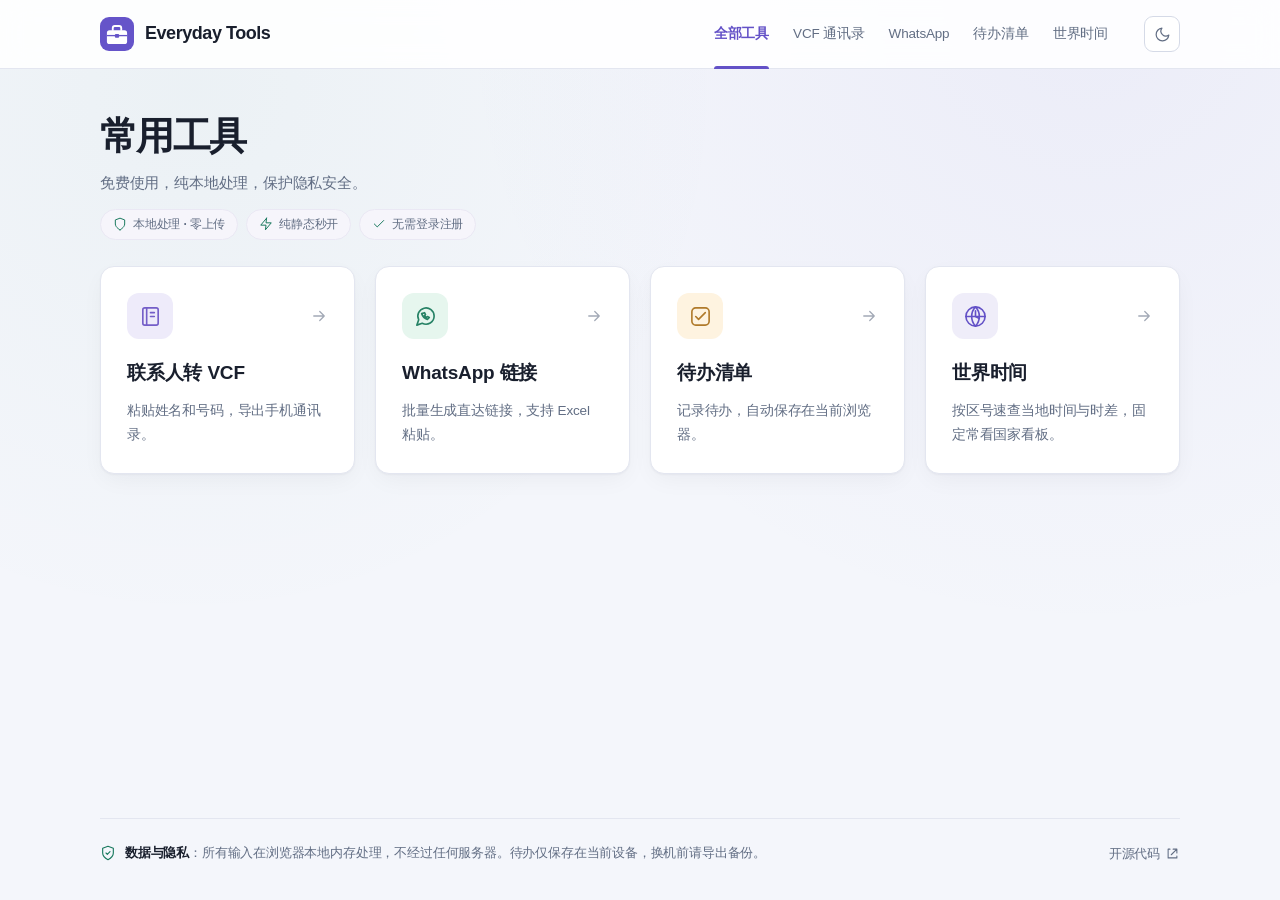
==== index.html @ eb7e9fa4 "Expand phone dial code database to 200+ countries with complete African nations and smart relevance " ====
<!doctype html>
<html lang="zh-CN">
<head>
  <meta charset="utf-8">
  <meta name="viewport" content="width=device-width, initial-scale=1">
  <meta name="theme-color" content="#ffffff" media="(prefers-color-scheme: light)">
  <meta name="theme-color" content="#0f1117" media="(prefers-color-scheme: dark)">
  <meta name="description" content="Everyday Tools 常用工具箱：联系人转 VCF、批量生成 WhatsApp 链接、本地待办清单。免费使用，无需注册，输入内容在浏览器本地处理。">
  <title>Everyday Tools</title>
  <link rel="stylesheet" href="styles.css?v=10">
  <link rel="icon" href="favicon.svg?v=3" type="image/svg+xml">
  <script>
    const savedTheme = localStorage.getItem('theme');
    if (savedTheme) document.documentElement.setAttribute('data-theme', savedTheme);
  </script>
</head>
<body class="home-page">
  <a class="skip-link" href="#main">跳到主要内容</a>
  <div class="layout">
    <header class="site-header">
      <div class="header-inner">
        <a class="brand" href="index.html"><span class="logo"><img src="favicon.svg?v=3" width="34" height="34" alt=""></span>Everyday Tools</a>
        <nav class="site-nav" aria-label="主导航">
          <a class="nav-item active" href="index.html" aria-current="page">全部工具</a>
          <a class="nav-item" href="vcf.html">VCF 通讯录</a>
          <a class="nav-item" href="whatsapp.html">WhatsApp</a>
          <a class="nav-item" href="todo.html">待办清单</a>
          <a class="nav-item" href="worldtime.html">世界时间</a>
        </nav>
        <button id="theme-toggle" class="theme-toggle" type="button" aria-label="切换浅色/深色模式" title="切换浅色/深色模式">
          <svg class="sun-icon" viewBox="0 0 24 24" aria-hidden="true"><circle cx="12" cy="12" r="5"/><path d="M12 1v2M12 21v2M4.22 4.22l1.42 1.42M18.36 18.36l1.42 1.42M1 12h2M21 12h2M4.22 19.78l1.42-1.42M18.36 5.64l1.42-1.42"/></svg>
          <svg class="moon-icon" viewBox="0 0 24 24" aria-hidden="true"><path d="M21 12.79A9 9 0 1 1 11.21 3 7 7 0 0 0 21 12.79z"/></svg>
        </button>
      </div>
    </header>
    <main id="main" tabindex="-1">
      <header class="page-header">
        <h1>常用工具</h1>
        <p class="intro">免费使用，纯本地处理，保护隐私安全。</p>
        <div class="trust-badges">
          <span class="trust-pill"><svg viewBox="0 0 24 24"><path d="M12 22s8-4 8-10V5l-8-3-8 3v7c0 6 8 10 8 10z"/></svg>本地处理 · 零上传</span>
          <span class="trust-pill"><svg viewBox="0 0 24 24"><path d="M13 2 3 14h9l-1 8 10-12h-9l1-8z"/></svg>纯静态秒开</span>
          <span class="trust-pill"><svg viewBox="0 0 24 24"><path d="M20 6 9 17l-5-5"/></svg>无需登录注册</span>
        </div>
      </header>

      <section id="tools" class="tool-directory" aria-label="全部工具">
        <div class="tool-grid">
          <a class="tool-card" href="vcf.html">
            <div class="tool-card-top"><span class="tool-icon purple"><svg viewBox="0 0 24 24" aria-hidden="true"><rect x="4" y="3" width="16" height="18" rx="2"/><path d="M8 3v18M12 8h4M12 12h4"/></svg></span><span class="card-arrow"><svg viewBox="0 0 24 24" aria-hidden="true"><path d="M5 12h14m-6-6 6 6-6 6"/></svg></span></div>
            <h2>联系人转 VCF</h2>
            <p class="tool-description">粘贴姓名和号码，导出手机通讯录。</p>
          </a>
          <a class="tool-card" href="whatsapp.html">
            <div class="tool-card-top"><span class="tool-icon green"><svg viewBox="0 0 24 24" aria-hidden="true"><path d="M21 11.5a8.5 8.5 0 0 1-12.4 7.6L3 21l1.9-5.6A8.5 8.5 0 1 1 21 11.5Z"/><path d="M8 9c1 3 3 5 6 6l2-2-2-1-1 1-2-2 1-1-1-2Z"/></svg></span><span class="card-arrow"><svg viewBox="0 0 24 24" aria-hidden="true"><path d="M5 12h14m-6-6 6 6-6 6"/></svg></span></div>
            <h2>WhatsApp 链接</h2>
            <p class="tool-description">批量生成直达链接，支持 Excel 粘贴。</p>
          </a>
          <a class="tool-card" href="todo.html">
            <div class="tool-card-top"><span class="tool-icon amber"><svg viewBox="0 0 24 24" aria-hidden="true"><rect x="3" y="3" width="18" height="18" rx="4"/><path d="m7 12 3 3 7-7"/></svg></span><span class="card-arrow"><svg viewBox="0 0 24 24" aria-hidden="true"><path d="M5 12h14m-6-6 6 6-6 6"/></svg></span></div>
            <h2>待办清单</h2>
            <p class="tool-description">记录待办，自动保存在当前浏览器。</p>
          </a>
          <a class="tool-card" href="worldtime.html">
            <div class="tool-card-top"><span class="tool-icon blue-theme"><svg viewBox="0 0 24 24" aria-hidden="true"><circle cx="12" cy="12" r="10"/><path d="M12 6v6l4 2"/><path d="M12 2a14.5 14.5 0 0 0 0 20M12 2a14.5 14.5 0 0 1 0 20M2 12h20"/></svg></span><span class="card-arrow"><svg viewBox="0 0 24 24" aria-hidden="true"><path d="M5 12h14m-6-6 6 6-6 6"/></svg></span></div>
            <h2>世界时间</h2>
            <p class="tool-description">按区号速查当地时间与时差，固定常看国家看板。</p>
          </a>
        </div>
      </section>
    </main>
    <footer class="site-footer">
      <div id="privacy" class="footer-privacy">
        <svg viewBox="0 0 24 24" aria-hidden="true"><path d="M12 22s8-4 8-10V5l-8-3-8 3v7c0 6 8 10 8 10z"/><path d="m9 12 2 2 4-4"/></svg>
        <span><strong>数据与隐私</strong>：所有输入在浏览器本地内存处理，不经过任何服务器。待办仅保存在当前设备，换机前请导出备份。</span>
      </div>
      <div class="footer-links">
        <a href="https://github.com/Alex97FR/alex97fr.github.io" target="_blank" rel="noopener noreferrer">开源代码 <svg viewBox="0 0 24 24" aria-hidden="true"><path d="M8 5H5v14h14v-3M13 5h6v6M19 5l-9 9"/></svg></a>
      </div>
    </footer>
  </div>
  <script>
    const themeBtn = document.getElementById('theme-toggle');
    if (themeBtn) {
      themeBtn.addEventListener('click', () => {
        const isDark = document.documentElement.getAttribute('data-theme') === 'dark' ||
          (!document.documentElement.getAttribute('data-theme') && window.matchMedia && window.matchMedia('(prefers-color-scheme: dark)').matches);
        const next = isDark ? 'light' : 'dark';
        document.documentElement.setAttribute('data-theme', next);
        try { localStorage.setItem('theme', next); } catch {}
      });
    }
  </script>
</body>
</html>
---- styles.css ----
:root {
  color-scheme: light dark;
  --bg: #f4f6fb;
  --panel: #ffffff;
  --field: #fafbfd;
  --line: #e3e6f0;
  --line-light: #edf0f7;
  --text: #191f2d;
  --muted: #626e84;
  --blue: #6351c7;
  --blue-hover: #513fb2;
  --blue-subtle: #f0edfa;
  --danger: #b63e50;
  --ok: #19795e;
  --btn-bg: #ffffff;
  --btn-border: #d5dae7;
  --btn-text: #3c475d;
  --btn-hover-bg: #f3f1fa;
  --btn-hover-border: #c4bcd8;
  --input-border: #d5dae7;
  --input-focus-border: #6351c7;
  --input-focus-ring: rgba(99, 81, 199, 0.16);
  --status-bg: #f6f5fb;
  --status-border: #eae8f4;
  --status-text: #6b6388;
  --table-head-bg: #f8f9fd;
  --tab-active-bg: #eeebf8;
  --focus-ring: #a195de;
  --selection-bg: #e4dffb;
  --card-shadow: 0 1px 2px rgba(15, 23, 42, 0.04), 0 8px 24px -4px rgba(15, 23, 42, 0.05), inset 0 1px 0 rgba(255, 255, 255, 0.95);
  --toast-bg: rgba(22, 26, 38, 0.96);
  --toast-text: #ffffff;
  --icon-purple-bg: #eeebfa;
  --icon-purple-text: #745ec8;
  --icon-green-bg: #e6f6ee;
  --icon-green-text: #268265;
  --icon-amber-bg: #fef3e0;
  --icon-amber-text: #b07a2a;
  font-family: Inter, ui-sans-serif, -apple-system, BlinkMacSystemFont, "Segoe UI", Roboto, "PingFang SC", "Microsoft YaHei", sans-serif;
}

@media (prefers-color-scheme: dark) {
  :root:not([data-theme="light"]) {
    --bg: #0b0d13;
    --panel: #13161f;
    --field: #0e1017;
    --line: #222635;
    --line-light: #1b1e2a;
    --text: #eff2f8;
    --muted: #919daf;
    --blue: #7c6cef;
    --blue-hover: #9283f6;
    --blue-subtle: #24203e;
    --danger: #e25c71;
    --ok: #2db388;
    --btn-bg: #181b25;
    --btn-border: #282e40;
    --btn-text: #cbd4e6;
    --btn-hover-bg: #222736;
    --btn-hover-border: #4d4677;
    --input-border: #282e40;
    --input-focus-border: #7c6cef;
    --input-focus-ring: rgba(124, 108, 239, 0.25);
    --status-bg: #181a24;
    --status-border: #272c3d;
    --status-text: #b3bdd2;
    --table-head-bg: #0f1119;
    --tab-active-bg: #262242;
    --focus-ring: #7c6cef;
    --selection-bg: #3c3466;
    --card-shadow: 0 1px 3px rgba(0, 0, 0, 0.4), 0 10px 32px -4px rgba(0, 0, 0, 0.55), inset 0 1px 0 rgba(255, 255, 255, 0.05);
    --toast-bg: rgba(242, 245, 255, 0.96);
    --toast-text: #0e1017;
    --icon-purple-bg: #231e3b;
    --icon-purple-text: #b3a4f8;
    --icon-green-bg: #12261e;
    --icon-green-text: #5bd4a7;
    --icon-amber-bg: #2e2112;
    --icon-amber-text: #f5ba5a;
  }
}

html[data-theme="dark"] {
  --bg: #0b0d13;
  --panel: #13161f;
  --field: #0e1017;
  --line: #222635;
  --line-light: #1b1e2a;
  --text: #eff2f8;
  --muted: #919daf;
  --blue: #7c6cef;
  --blue-hover: #9283f6;
  --blue-subtle: #24203e;
  --danger: #e25c71;
  --ok: #2db388;
  --btn-bg: #181b25;
  --btn-border: #282e40;
  --btn-text: #cbd4e6;
  --btn-hover-bg: #222736;
  --btn-hover-border: #4d4677;
  --input-border: #282e40;
  --input-focus-border: #7c6cef;
  --input-focus-ring: rgba(124, 108, 239, 0.25);
  --status-bg: #181a24;
  --status-border: #272c3d;
  --status-text: #b3bdd2;
  --table-head-bg: #0f1119;
  --tab-active-bg: #262242;
  --focus-ring: #7c6cef;
  --selection-bg: #3c3466;
  --card-shadow: 0 1px 3px rgba(0, 0, 0, 0.4), 0 10px 32px -4px rgba(0, 0, 0, 0.55), inset 0 1px 0 rgba(255, 255, 255, 0.05);
  --toast-bg: rgba(242, 245, 255, 0.96);
  --toast-text: #0e1017;
  --icon-purple-bg: #231e3b;
  --icon-purple-text: #b3a4f8;
  --icon-green-bg: #12261e;
  --icon-green-text: #5bd4a7;
  --icon-amber-bg: #2e2112;
  --icon-amber-text: #f5ba5a;
}

* { box-sizing: border-box; }
[hidden] { display: none !important; }
html { scroll-behavior: smooth; scroll-padding-top: 24px; }
body {
  margin: 0;
  background-color: var(--bg);
  background-image:
    radial-gradient(circle at 85% 0%, rgba(99, 81, 199, 0.06) 0%, transparent 45%),
    radial-gradient(circle at 15% 10%, rgba(25, 121, 94, 0.04) 0%, transparent 40%);
  color: var(--text);
  font: 15px/1.65 Inter, ui-sans-serif, -apple-system, BlinkMacSystemFont, "Segoe UI", Roboto, "PingFang SC", "Microsoft YaHei", sans-serif;
  letter-spacing: -0.012em;
  -webkit-font-smoothing: antialiased;
  -moz-osx-font-smoothing: grayscale;
  text-rendering: optimizeLegibility;
}

button, input, select, textarea { font: inherit; }
button { cursor: pointer; }
a { color: var(--blue); }
button, a, input, textarea { -webkit-tap-highlight-color: transparent; }
:focus-visible { outline: 3px solid var(--focus-ring); outline-offset: 4px; }
::selection { background: var(--selection-bg); }
svg { width: 20px; height: 20px; fill: none; stroke: currentColor; stroke-width: 1.7; stroke-linecap: round; stroke-linejoin: round; flex-shrink: 0; }
.skip-link { position: fixed; left: 16px; top: -80px; z-index: 1000; padding: 10px 18px; border: 1px solid var(--line); border-radius: 8px; background: var(--panel); color: var(--text); text-decoration: none; box-shadow: var(--card-shadow); }
.skip-link:focus { top: 12px; }
.layout { display: flex; flex-direction: column; min-height: 100vh; }

/* Sticky Glass Header */
.site-header {
  position: sticky;
  top: 0;
  z-index: 100;
  background-color: rgba(255, 255, 255, 0.88);
  backdrop-filter: blur(14px);
  -webkit-backdrop-filter: blur(14px);
  border-bottom: 1px solid var(--line);
  transition: background-color .2s;
}
@media (prefers-color-scheme: dark) {
  :root:not([data-theme="light"]) .site-header { background-color: rgba(19, 22, 31, 0.88); }
}
html[data-theme="dark"] .site-header { background-color: rgba(19, 22, 31, 0.88); }

.header-inner { display: flex; align-items: center; gap: 36px; width: min(1080px, calc(100% - 64px)); min-height: 68px; margin: auto; }
.brand { display: inline-flex; align-items: center; gap: 11px; color: var(--text); font-size: 18px; font-weight: 750; text-decoration: none; white-space: nowrap; letter-spacing: -0.025em; }
.logo { display: grid; place-items: center; flex-shrink: 0; width: 34px; height: 34px; border-radius: 9px; }
.logo img { display: block; width: 100%; height: 100%; }
.site-nav { margin-left: auto; display: flex; align-items: center; gap: 24px; }
.nav-item { position: relative; display: flex; align-items: center; height: 68px; color: var(--muted); text-decoration: none; font-size: 13.5px; font-weight: 500; white-space: nowrap; transition: color .15s; }
.nav-item:hover, .nav-item.active { color: var(--blue); }
.nav-item.active { font-weight: 650; }
.nav-item.active::after { content: ""; position: absolute; inset: auto 0 -1px; height: 3px; border-radius: 3px 3px 0 0; background: var(--blue); }

.theme-toggle {
  display: grid;
  place-items: center;
  width: 36px;
  height: 36px;
  padding: 0;
  border: 1px solid var(--btn-border);
  border-radius: 9px;
  background: var(--btn-bg);
  color: var(--muted);
  cursor: pointer;
  transition: all .15s ease;
}
.theme-toggle:hover { color: var(--blue); border-color: var(--blue); background: var(--btn-hover-bg); transform: scale(1.04); }
.theme-toggle svg { width: 17px; height: 17px; }
.sun-icon { display: none; }
.moon-icon { display: block; }
@media (prefers-color-scheme: dark) {
  :root:not([data-theme="light"]) .sun-icon { display: block; }
  :root:not([data-theme="light"]) .moon-icon { display: none; }
}
html[data-theme="dark"] .sun-icon { display: block !important; }
html[data-theme="dark"] .moon-icon { display: none !important; }
html[data-theme="light"] .sun-icon { display: none !important; }
html[data-theme="light"] .moon-icon { display: block !important; }

/* Main Container: 宽度按场景精细调配 */
main { flex: 1; width: min(1080px, calc(100% - 64px)); min-width: 0; margin: 0 auto; padding: 0 0 24px; }
.tool-page main { width: min(940px, calc(100% - 64px)); }

.site-footer {
  display: flex;
  align-items: center;
  justify-content: space-between;
  flex-wrap: wrap;
  gap: 16px 24px;
  width: min(1080px, calc(100% - 64px));
  margin: 48px auto 0;
  padding: 24px 0 36px;
  border-top: 1px solid var(--line);
  color: var(--muted);
  font-size: 13px;
}
.tool-page .site-footer { width: min(940px, calc(100% - 64px)); }
.footer-privacy {
  display: inline-flex;
  align-items: center;
  gap: 9px;
  max-width: 680px;
  line-height: 1.6;
}
.footer-privacy svg { width: 16px; height: 16px; color: var(--ok); flex-shrink: 0; }
.footer-privacy strong { color: var(--text); font-weight: 600; }
.footer-links { display: flex; gap: 24px; margin-left: auto; }
.footer-links a { display: inline-flex; align-items: center; gap: 5px; color: var(--muted); text-decoration: none; }
.footer-links a:hover { color: var(--blue); }
.footer-links svg { width: 15px; height: 15px; }

/* Page Header & Typography */
h1 { margin: 0; font-size: 30px; font-weight: 750; letter-spacing: -.035em; line-height: 1.25; }
.home-page h1 { font-size: 38px; font-weight: 800; letter-spacing: -.04em; }
.page-header { padding: 34px 0 10px; }
.home-page .page-header { padding: 44px 0 26px; }
.intro { margin: 10px 0 0; color: var(--muted); font-size: 15px; line-height: 1.6; }

/* Buttons */
.button {
  display: inline-flex;
  align-items: center;
  justify-content: center;
  gap: 8px;
  min-height: 42px;
  padding: 9px 18px;
  border: 1px solid var(--btn-border);
  border-radius: 9px;
  background: var(--btn-bg);
  color: var(--btn-text);
  font-size: 13.5px;
  font-weight: 550;
  text-decoration: none;
  white-space: nowrap;
  box-shadow: 0 1px 2px rgba(0, 0, 0, 0.04);
  transition: background .15s, border-color .15s, transform .1s, box-shadow .15s;
}
.button:hover { background: var(--btn-hover-bg); border-color: var(--btn-hover-border); }
.button:active { transform: scale(0.98); }
.button.primary {
  background: linear-gradient(135deg, var(--blue) 0%, var(--blue-hover) 100%);
  border-color: var(--blue-hover);
  color: #fff;
  box-shadow: 0 2px 8px rgba(99, 81, 199, 0.28);
}
.button.primary:hover {
  background: linear-gradient(135deg, var(--blue-hover) 0%, #46369f 100%);
  box-shadow: 0 4px 14px rgba(99, 81, 199, 0.38);
}
.button:disabled { cursor: not-allowed; opacity: .45; box-shadow: none; transform: none; }
.button svg { width: 16px; height: 16px; }
.button.ghost { min-height: 36px; padding: 6px 13px; font-size: 13px; box-shadow: none; }

/* Cards & Surface Polish */
.card {
  min-width: 0;
  margin-top: 18px;
  padding: 24px;
  border: 1px solid var(--line);
  border-radius: 14px;
  background: var(--panel);
  box-shadow: var(--card-shadow);
}
.section-head { display: flex; align-items: center; justify-content: space-between; flex-wrap: wrap; gap: 10px; margin-bottom: 18px; }
.section-head h2 { display: flex; align-items: center; gap: 9px; margin: 0; font-size: 16px; font-weight: 650; }
.section-head label { font: inherit; color: inherit; }
.step { display: grid; place-items: center; width: 24px; height: 24px; border-radius: 7px; background: var(--icon-purple-bg); color: var(--blue); font-size: 12px; font-weight: 700; }
.caption, .hint { color: var(--muted); font-size: 13px; }
.hint { margin: 12px 0 0; line-height: 1.7; }

/* Options 表单在宽屏下自适应比例，避免输入框被无限拉长 */
.options { display: flex; flex-wrap: wrap; align-items: flex-end; gap: 16px 20px; }
.options label { flex: 0 1 200px; min-width: 150px; }
label { display: grid; gap: 7px; color: var(--text); font-size: 13px; font-weight: 550; }

input, select, textarea {
  width: 100%;
  min-width: 0;
  border: 1px solid var(--input-border);
  border-radius: 9px;
  background: var(--field);
  color: var(--text);
  box-shadow: 0 1px 2px rgba(0, 0, 0, 0.02) inset;
  transition: border-color .15s, box-shadow .15s, background-color .15s;
}
input, select { height: 42px; padding: 0 13px; }
textarea { display: block; min-height: 218px; padding: 14px; resize: vertical; line-height: 1.9; font-size: 14.5px; }
input::placeholder, textarea::placeholder { color: var(--muted); opacity: .65; font-weight: 400; }
input:focus, select:focus, textarea:focus { border-color: var(--input-focus-border); box-shadow: 0 0 0 3.5px var(--input-focus-ring); outline: none; background: var(--panel); }
.option-check { display: flex; align-items: center; gap: 9px; height: 42px; cursor: pointer; flex: 0 0 auto; margin-bottom: 2px; }
.option-check input { width: 17px; height: 17px; margin: 0; accent-color: var(--blue); cursor: pointer; }

.workspace { display: grid; grid-template-columns: 1.05fr 0.95fr; gap: 20px; align-items: start; }
.actions { display: flex; align-items: center; flex-wrap: wrap; gap: 9px; margin-top: 18px; }
.status { margin: 16px 0 0; padding: 11px 14px; border: 1px solid var(--status-border); border-radius: 8px; background: var(--status-bg); color: var(--status-text); font-size: 13px; overflow-wrap: anywhere; }
.status:empty { margin: 0; padding: 0; border: 0; }
.status.error { color: var(--danger); border-color: #f0d6db; background: rgba(182, 62, 80, 0.08); }

/* Tool Cards 首页网格 */
.tool-grid { display: grid; grid-template-columns: repeat(auto-fit, minmax(230px, 1fr)); gap: 20px; }
.tool-card { display: flex; flex-direction: column; min-width: 0; padding: 26px; border: 1px solid var(--line); border-radius: 14px; background: var(--panel); color: var(--text); text-decoration: none; box-shadow: var(--card-shadow); transition: transform .18s, border-color .18s, box-shadow .18s; }
.tool-card:hover { transform: translateY(-4px); border-color: #beb4e6; box-shadow: 0 14px 32px -4px rgba(36, 32, 60, 0.12); }
.tool-card-top { display: flex; align-items: center; justify-content: space-between; }
.tool-icon { display: grid; place-items: center; width: 46px; height: 46px; border-radius: 12px; }
.tool-icon svg { width: 23px; height: 23px; }
.purple { background: var(--icon-purple-bg); color: var(--icon-purple-text); }
.green { background: var(--icon-green-bg); color: var(--icon-green-text); }
.amber { background: var(--icon-amber-bg); color: var(--icon-amber-text); }
.blue-theme { background: rgba(99, 81, 199, 0.1); color: var(--blue); }
.card-arrow { display: grid; color: #a2a9b6; transition: transform .18s, color .18s; }
.tool-card:hover .card-arrow { transform: translateX(3px); color: var(--blue); }
.card-arrow svg { width: 18px; height: 18px; }
.tool-card h2 { margin: 18px 0 0; font-size: 19px; font-weight: 650; }
.tool-description { flex: 1; margin: 10px 0 0; color: var(--muted); font-size: 13.5px; line-height: 1.8; }

.trust-badges { display: flex; flex-wrap: wrap; gap: 8px; margin-top: 14px; }
.trust-pill { display: inline-flex; align-items: center; gap: 6px; padding: 5px 12px; border-radius: 999px; background: var(--status-bg); border: 1px solid var(--status-border); color: var(--muted); font-size: 12px; font-weight: 550; }
.trust-pill svg { width: 14px; height: 14px; color: var(--ok); }

/* Table & Rows */
.preview { overflow: hidden; border: 1px solid var(--line); border-radius: 10px; }
.preview-head, .contact { display: grid; grid-template-columns: 1fr 1fr; gap: 12px; padding: 12px 16px; }
.preview-head { background: var(--table-head-bg); color: var(--muted); font-size: 12px; font-weight: 650; text-transform: uppercase; letter-spacing: 0.03em; }
#contacts { max-height: 330px; overflow: auto; }
.contact { border-top: 1px solid var(--line); font-size: 14px; }
.contact span { min-width: 0; overflow-wrap: anywhere; }
.contact span + span { color: var(--muted); font-variant-numeric: tabular-nums; }
.empty { padding: 46px 16px; text-align: center; color: var(--muted); font-size: 14px; }
.empty svg { display: block; width: 34px; height: 34px; margin: 0 auto 14px; color: var(--muted); opacity: .7; stroke-width: 1.2; }
.preview-foot { display: flex; align-items: center; justify-content: flex-end; flex-wrap: wrap; gap: 12px; margin-top: 18px; }

.table { margin-top: 18px; overflow: auto; border: 1px solid var(--line); border-radius: 10px; background: var(--panel); }
.head, .row { display: grid; grid-template-columns: minmax(260px,1.2fr) minmax(130px,.55fr) minmax(180px,.75fr) 38px; align-items: center; gap: 14px; min-width: 720px; padding: 12px 16px; }
.head { background: var(--table-head-bg); color: var(--muted); font-size: 12px; font-weight: 650; text-transform: uppercase; letter-spacing: 0.03em; }
.row { border-top: 1px solid var(--line-light); font-size: 13.5px; transition: background .12s; }
.row:hover { background: rgba(99, 81, 199, 0.02); }
.row input { height: 40px; font-size: 14px; }
.link { min-width: 0; overflow-wrap: anywhere; color: var(--blue); font-weight: 500; font-family: ui-monospace, SFMono-Regular, Menlo, Monaco, Consolas, monospace; font-size: 13px; }
.link.pending { color: var(--muted); font-weight: 400; font-family: inherit; font-size: 13.5px; }

/* 链接生成轻微淡入动效 */
@keyframes linkPop {
  from { opacity: 0.3; transform: translateX(-3px); }
  to { opacity: 1; transform: translateX(0); }
}
.link:not(.pending) { animation: linkPop .2s ease-out; }

.delete, .del { display: grid; place-items: center; flex-shrink: 0; width: 36px; height: 36px; padding: 0; border: 0; border-radius: 8px; background: transparent; color: var(--muted); transition: all .15s; }
.delete { font-size: 20px; }
.delete:hover, .del:hover { color: var(--danger); background: rgba(182, 62, 80, 0.1); }
.del svg { width: 16px; height: 16px; }
.add-row { display: flex; gap: 10px; }
.add-row input { flex: 1; }

/* Todo List */
.toolbar { display: flex; align-items: center; flex-wrap: wrap; gap: 12px; margin-top: 24px; padding-bottom: 16px; border-bottom: 1px solid var(--line); }
.tabs { display: flex; gap: 6px; flex: 1; }
.tab { display: inline-flex; align-items: center; gap: 7px; min-height: 38px; padding: 6px 12px; border: 1px solid transparent; border-radius: 8px; background: transparent; color: var(--muted); font-size: 13px; font-weight: 500; cursor: pointer; transition: all .15s; }
.tab.active { background: var(--tab-active-bg); color: var(--blue); font-weight: 650; }
.tab .n { padding: 0 6px; border-radius: 5px; background: rgba(120, 115, 140, 0.15); font-size: 11px; }
.search { flex: 0 1 210px; height: 38px; font-size: 13px; }
.list { display: flex; flex-direction: column; gap: 8px; margin: 16px 0 0; padding: 0; list-style: none; }
.item { display: flex; align-items: center; gap: 10px; padding: 12px 14px; border: 1px solid var(--line); border-radius: 10px; background: var(--panel); transition: border-color .15s, background .15s; }
.item:hover { border-color: #c9c1e7; }
.item.done { background: var(--field); opacity: .85; }
.item.over { border-color: var(--blue); }
.item.dragging { opacity: .4; }
.drag { display: grid; place-items: center; flex-shrink: 0; width: 24px; height: 36px; padding: 0; border: 0; border-radius: 5px; background: transparent; cursor: grab; color: var(--muted); opacity: .7; }
.drag svg { width: 16px; height: 16px; fill: currentColor; stroke: none; }
.check { display: grid; place-items: center; flex-shrink: 0; width: 24px; height: 24px; padding: 0; border: 1.5px solid var(--input-border); border-radius: 7px; background: var(--panel); color: transparent; cursor: pointer; transition: all .15s; }
.check:hover { border-color: var(--ok); }
.check svg { width: 14px; height: 14px; stroke-width: 2.5; }
.item.done .check { background: var(--ok); border-color: var(--ok); color: white; transform: scale(1.05); }
.item .txt { flex: 1; min-width: 0; overflow-wrap: anywhere; cursor: text; transition: color .15s; }
.item.done .txt { color: var(--muted); text-decoration: line-through; }
.edit-input { flex: 1; min-width: 0; height: 36px; }
.foot { display: flex; align-items: center; justify-content: space-between; flex-wrap: wrap; gap: 12px; margin-top: 20px; color: var(--muted); font-size: 13px; }
.foot-actions { display: flex; align-items: center; gap: 8px; flex-wrap: wrap; }
.import-label { margin: 0; cursor: pointer; }
html.embedded .site-header, html.embedded .site-footer { display: none; }

/* Toast */
.toast-container { position: fixed; bottom: 26px; left: 50%; transform: translateX(-50%); z-index: 1000; display: flex; flex-direction: column; align-items: center; gap: 8px; pointer-events: none; max-width: min(90vw, 420px); }
.toast { padding: 11px 20px; border-radius: 999px; background: var(--toast-bg); color: var(--toast-text); font-size: 13.5px; font-weight: 550; box-shadow: 0 10px 30px rgba(0, 0, 0, 0.25); display: inline-flex; align-items: center; gap: 8px; opacity: 0; transform: translateY(10px) scale(0.96); transition: opacity .2s ease, transform .2s ease; pointer-events: auto; white-space: nowrap; }
.toast.show { opacity: 1; transform: translateY(0) scale(1); }

/* World Time & Clocks */
.local-clock-card {
  position: relative;
  overflow: hidden;
  padding: 26px 28px;
  background: linear-gradient(135deg, var(--panel) 0%, var(--field) 100%);
  border: 1px solid var(--line);
  border-radius: 16px;
  box-shadow: var(--card-shadow);
}
.local-clock-card::before {
  content: "";
  position: absolute;
  top: 0; right: 0;
  width: 280px; height: 100%;
  background: radial-gradient(circle at 100% 0%, rgba(99, 81, 199, 0.08) 0%, transparent 70%);
  pointer-events: none;
}
.local-clock-head {
  display: flex;
  align-items: center;
  justify-content: space-between;
  flex-wrap: wrap;
  gap: 12px;
}
.live-badge {
  display: inline-flex;
  align-items: center;
  gap: 8px;
  padding: 4px 11px;
  border-radius: 999px;
  background: rgba(25, 121, 94, 0.08);
  border: 1px solid rgba(25, 121, 94, 0.2);
  color: var(--ok);
  font-size: 12px;
  font-weight: 600;
  letter-spacing: 0.02em;
}
.live-pulse {
  width: 7px; height: 7px;
  border-radius: 50%;
  background: var(--ok);
  box-shadow: 0 0 0 0 rgba(25, 121, 94, 0.6);
  animation: pulseDot 2s infinite;
}
@keyframes pulseDot {
  0% { box-shadow: 0 0 0 0 rgba(25, 121, 94, 0.6); }
  70% { box-shadow: 0 0 0 8px rgba(25, 121, 94, 0); }
  100% { box-shadow: 0 0 0 0 rgba(25, 121, 94, 0); }
}
.local-clock-body {
  display: flex;
  align-items: baseline;
  justify-content: space-between;
  flex-wrap: wrap;
  gap: 16px;
  margin-top: 14px;
}
.big-clock {
  display: flex;
  align-items: baseline;
  gap: 4px;
  font-size: 46px;
  font-weight: 800;
  letter-spacing: -0.04em;
  font-variant-numeric: tabular-nums;
  line-height: 1;
  color: var(--text);
}
.big-clock .sec {
  font-size: 22px;
  font-weight: 600;
  color: var(--blue);
  opacity: .9;
  min-width: 32px;
}
.local-date-meta {
  display: flex;
  flex-direction: column;
  gap: 4px;
  color: var(--muted);
  font-size: 13.5px;
}
.local-tz-tag {
  display: inline-flex;
  align-items: center;
  gap: 5px;
  font-size: 12.5px;
  font-weight: 550;
  color: var(--text);
}

/* 搜索与过滤栏 */
.clock-search-section {
  margin-top: 20px;
}
.search-input-wrap {
  position: relative;
  display: flex;
  align-items: center;
}
.search-input-wrap svg {
  position: absolute;
  left: 14px;
  width: 18px; height: 18px;
  color: var(--muted);
  pointer-events: none;
}
.search-input-wrap input {
  height: 46px;
  padding-left: 42px;
  padding-right: 36px;
  font-size: 14.5px;
  border-radius: 11px;
}
.search-clear-btn {
  position: absolute;
  right: 12px;
  display: grid;
  place-items: center;
  width: 24px; height: 24px;
  padding: 0;
  border: 0;
  border-radius: 50%;
  background: rgba(120, 120, 140, 0.15);
  color: var(--muted);
  font-size: 14px;
  cursor: pointer;
}
.quick-tags {
  display: flex;
  align-items: center;
  gap: 8px;
  flex-wrap: wrap;
  margin-top: 12px;
}
.quick-tag-label {
  font-size: 12px;
  color: var(--muted);
  font-weight: 500;
}
.quick-tag {
  display: inline-flex;
  align-items: center;
  gap: 5px;
  padding: 4px 10px;
  border: 1px solid var(--btn-border);
  border-radius: 7px;
  background: var(--btn-bg);
  color: var(--btn-text);
  font-size: 12px;
  font-weight: 500;
  cursor: pointer;
  transition: all .15s ease;
}
.quick-tag:hover {
  border-color: var(--blue);
  color: var(--blue);
  background: var(--btn-hover-bg);
}

/* 固定看板网格 */
.board-header {
  display: flex;
  align-items: center;
  justify-content: space-between;
  flex-wrap: wrap;
  gap: 10px;
  margin: 32px 0 16px;
}
.board-header h2 {
  display: flex;
  align-items: center;
  gap: 8px;
  margin: 0;
  font-size: 18px;
  font-weight: 700;
  letter-spacing: -0.02em;
}
.clock-grid {
  display: grid;
  grid-template-columns: repeat(auto-fill, minmax(285px, 1fr));
  gap: 18px;
}

/* 单张国家时钟卡片 */
.clock-card {
  position: relative;
  display: flex;
  flex-direction: column;
  padding: 20px;
  border: 1px solid var(--line);
  border-radius: 14px;
  background: var(--panel);
  box-shadow: var(--card-shadow);
  transition: transform .18s, border-color .18s, box-shadow .18s;
  overflow: hidden;
}
.clock-card:hover {
  transform: translateY(-3px);
  border-color: #c0b7e8;
  box-shadow: 0 12px 30px -4px rgba(36, 32, 60, 0.1);
}
.clock-card-top {
  display: flex;
  align-items: center;
  justify-content: space-between;
  gap: 10px;
}
.country-badge-group {
  display: flex;
  align-items: center;
  gap: 8px;
  min-width: 0;
}
.country-flag {
  font-size: 24px;
  line-height: 1;
}
.country-info {
  display: flex;
  flex-direction: column;
  min-width: 0;
}
.country-name {
  font-size: 15px;
  font-weight: 700;
  color: var(--text);
  white-space: nowrap;
  overflow: hidden;
  text-overflow: ellipsis;
}
.country-sub {
  font-size: 11.5px;
  color: var(--muted);
}
.dial-pill {
  display: inline-flex;
  align-items: center;
  gap: 3px;
  padding: 3px 8px;
  border-radius: 6px;
  background: var(--icon-purple-bg);
  color: var(--blue);
  font-size: 12px;
  font-weight: 700;
  font-family: ui-monospace, SFMono-Regular, Menlo, Monaco, Consolas, monospace;
  cursor: pointer;
  border: 1px solid rgba(99, 81, 199, 0.15);
  transition: all .12s;
}
.dial-pill:hover {
  background: var(--blue);
  color: #fff;
}
.card-pin-btn {
  display: grid;
  place-items: center;
  width: 30px; height: 30px;
  padding: 0;
  border: 0;
  border-radius: 6px;
  background: transparent;
  color: var(--muted);
  cursor: pointer;
  transition: all .15s;
}
.card-pin-btn:hover {
  color: var(--danger);
  background: rgba(182, 62, 80, 0.08);
}
.card-pin-btn svg { width: 16px; height: 16px; }

/* 卡片时间与相对时差展示 */
.clock-card-time {
  margin-top: 14px;
  display: flex;
  align-items: baseline;
  justify-content: space-between;
}
.card-time-num {
  font-size: 34px;
  font-weight: 800;
  letter-spacing: -0.035em;
  font-variant-numeric: tabular-nums;
  line-height: 1;
  color: var(--text);
}
.card-time-num .sec {
  font-size: 16px;
  font-weight: 600;
  color: var(--muted);
  margin-left: 2px;
}
.diff-pill {
  display: inline-flex;
  align-items: center;
  gap: 4px;
  padding: 4px 9px;
  border-radius: 999px;
  font-size: 11.5px;
  font-weight: 650;
  white-space: nowrap;
}
.diff-pill.ahead {
  background: rgba(99, 81, 199, 0.1);
  color: var(--blue);
  border: 1px solid rgba(99, 81, 199, 0.2);
}
.diff-pill.behind {
  background: rgba(41, 131, 103, 0.1);
  color: var(--ok);
  border: 1px solid rgba(41, 131, 103, 0.2);
}
.diff-pill.same {
  background: rgba(120, 115, 140, 0.1);
  color: var(--muted);
  border: 1px solid var(--line);
}

.clock-card-meta {
  display: flex;
  align-items: center;
  justify-content: space-between;
  margin-top: 8px;
  font-size: 12.5px;
  color: var(--muted);
}

/* 适宜联系状态徽章 */
.contact-status-bar {
  display: flex;
  align-items: center;
  justify-content: space-between;
  margin-top: 14px;
  padding-top: 12px;
  border-top: 1px solid var(--line-light);
}
.status-pill {
  display: inline-flex;
  align-items: center;
  gap: 6px;
  padding: 3px 8px;
  border-radius: 6px;
  font-size: 11.5px;
  font-weight: 600;
}
.status-pill.work {
  background: rgba(25, 121, 94, 0.1);
  color: var(--ok);
}
.status-pill.rest {
  background: rgba(182, 62, 80, 0.08);
  color: var(--danger);
}
.status-pill.evening {
  background: rgba(176, 122, 42, 0.1);
  color: var(--icon-amber-text);
}

/* 24 小时拟物昼夜刻度条 */
.day-track {
  position: relative;
  width: 100%;
  height: 6px;
  margin-top: 12px;
  border-radius: 999px;
  background: linear-gradient(90deg, #1b2034 0%, #1e2d5a 25%, #f5bb5d 50%, #4a75b5 75%, #1b2034 100%);
  overflow: visible;
}
.day-thumb {
  position: absolute;
  top: 50%;
  transform: translate(-50%, -50%);
  width: 12px; height: 12px;
  border-radius: 50%;
  background: #ffffff;
  border: 2px solid var(--blue);
  box-shadow: 0 0 6px rgba(0, 0, 0, 0.3);
}

/* 搜索结果列表 / 全部国家区号表 */
.country-list-section {
  margin-top: 36px;
}
.country-table {
  width: 100%;
  border-collapse: separate;
  border-spacing: 0;
  margin-top: 14px;
  border: 1px solid var(--line);
  border-radius: 12px;
  background: var(--panel);
  overflow: hidden;
}
.country-table th {
  background: var(--table-head-bg);
  padding: 12px 16px;
  text-align: left;
  font-size: 12px;
  font-weight: 650;
  color: var(--muted);
  text-transform: uppercase;
  letter-spacing: 0.03em;
  border-bottom: 1px solid var(--line);
}
.country-table td {
  padding: 12px 16px;
  font-size: 13.5px;
  border-bottom: 1px solid var(--line-light);
  color: var(--text);
  vertical-align: middle;
}
.country-table tr:last-child td { border-bottom: 0; }
.country-table tr:hover td { background: rgba(99, 81, 199, 0.02); }
.td-pin-btn {
  display: inline-flex;
  align-items: center;
  gap: 5px;
  padding: 4px 10px;
  border: 1px solid var(--btn-border);
  border-radius: 6px;
  background: var(--btn-bg);
  color: var(--btn-text);
  font-size: 12px;
  font-weight: 550;
  cursor: pointer;
  transition: all .15s;
}
.td-pin-btn:hover, .td-pin-btn.pinned {
  background: var(--blue-subtle);
  border-color: var(--blue);
  color: var(--blue);
}

/* Responsive Breakpoints */
@media (max-width: 1000px) {
  .header-inner { gap: 24px; }
  .site-nav { gap: 16px; }
  .workspace { grid-template-columns: 1fr; gap: 0; }
  .tool-card { padding: 22px; }
}
@media (max-width: 760px) {
  main, .home-page main, .tool-page main, .header-inner, .site-footer, .tool-page .site-footer { width: calc(100% - 36px); }
  .header-inner { flex-wrap: wrap; gap: 0 12px; padding: 14px 0 10px; min-height: auto; }
  .brand { font-size: 17px; }
  .logo { width: 30px; height: 30px; border-radius: 8px; }
  .theme-toggle { margin-left: auto; width: 34px; height: 34px; }
  .site-nav { order: 3; display: grid; grid-template-columns: repeat(5, minmax(0, 1fr)); width: 100%; gap: 4px; margin-top: 10px; margin-left: 0; }
  .nav-item { justify-content: center; height: auto; min-height: 42px; padding: 6px 0; text-align: center; font-size: 11.5px; white-space: normal; line-height: 1.3; }
  .tool-grid { grid-template-columns: 1fr; gap: 14px; }
  .tool-card { padding: 22px; }
  .tool-description { margin-bottom: 0; font-size: 14px; }
  .site-footer { margin-top: 28px; padding-block: 24px; }
  .page-header { padding-top: 22px; }
  h1, .home-page h1 { font-size: 28px; }
  .big-clock { font-size: 36px; }
  .clock-grid { grid-template-columns: 1fr; }
  .card { padding: 18px; }
  .caption { font-size: 12px; }
  .options { gap: 14px; }
  .options label { flex: 1 1 calc(50% - 10px); min-width: 0; }
  .option-check { flex-basis: 100%; height: 32px; }
  textarea { min-height: 200px; font-size: 16px; }
  input { font-size: 16px; }
  .row input { font-size: 16px; }
  .toolbar { align-items: stretch; }
  .tabs { flex-basis: 100%; }
  .tab { flex: 1; justify-content: center; padding-inline: 7px; font-size: 12px; }
  .search { flex: 1; }
  .item { gap: 7px; padding-inline: 7px; font-size: 14px; }
  .add-row .button { padding-inline: 12px; }
  .preview-foot .button { width: 100%; }
}
@media (max-width: 600px) {
  .table { border: 0; border-radius: 0; overflow: visible; background: transparent; }
  .head { display: none; }
  .row { grid-template-columns: minmax(0, 1fr) minmax(0, 1fr) 32px; min-width: 0; gap: 10px; padding: 16px 0; }
  .row .link { grid-column: 1 / -1; padding: 10px; border-radius: 7px; background: var(--field); border: 1px solid var(--line); }
  .country-table { display: block; overflow-x: auto; }
}
@media (max-width: 360px) {
  main, .home-page main, .tool-page main, .header-inner, .site-footer, .tool-page .site-footer { width: calc(100% - 28px); }
  .site-nav { gap: 2px; }
  .nav-item { font-size: 10.5px; }
}
@media (prefers-reduced-motion: reduce) {
  html { scroll-behavior: auto; }
  .tool-card, .button, .toast, .link:not(.pending), .clock-card { transition: none; animation: none; }
  .tool-card:hover, .clock-card:hover { transform: none; }
  .live-pulse { animation: none; }
}
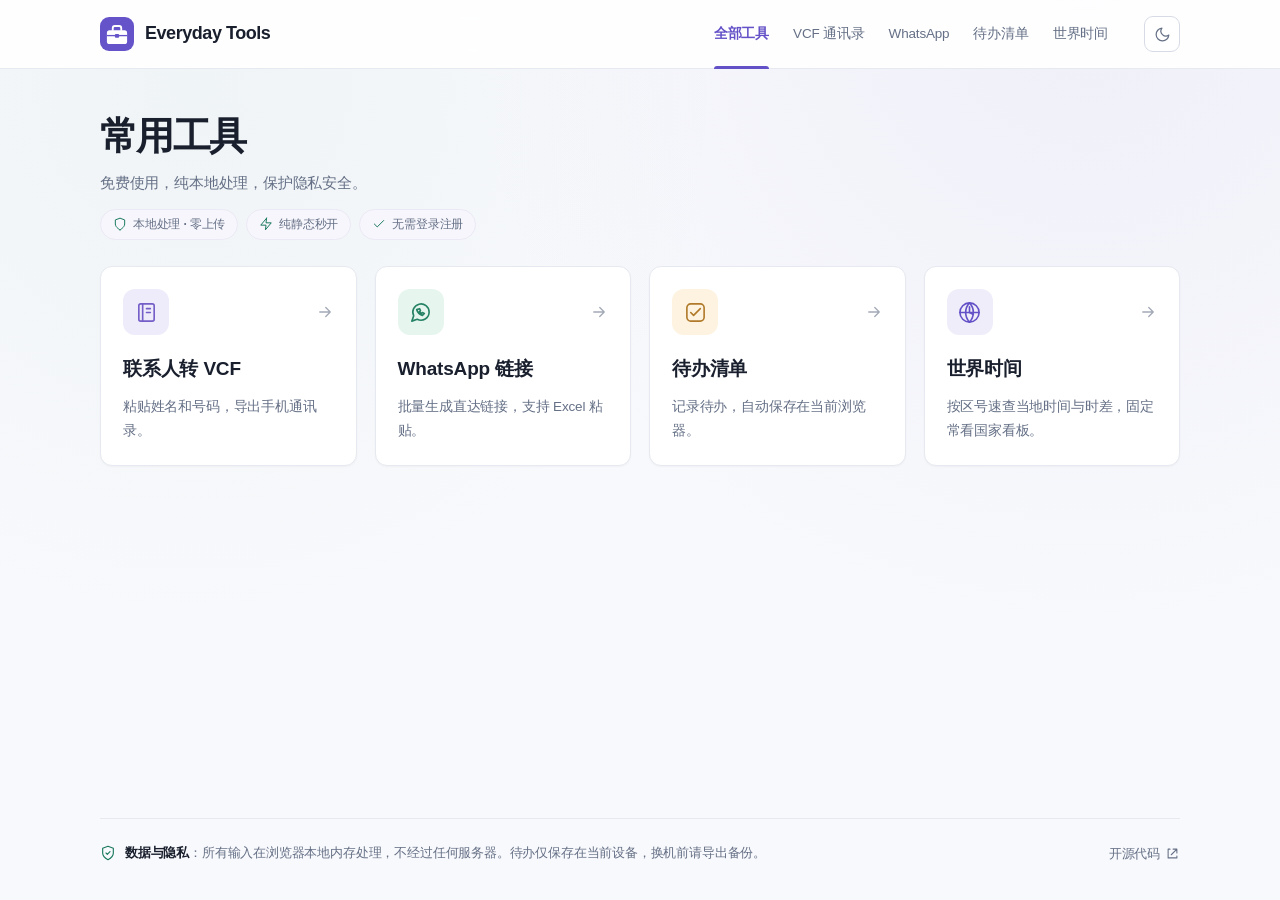
==== commit c32be325: "Refactor cards to ultra-lightweight Linear style: remove isolated top cards, replace heavy shadows w" ====
--- a/index.html
+++ b/index.html
@@ -7,7 +7,7 @@
   <meta name="theme-color" content="#0f1117" media="(prefers-color-scheme: dark)">
   <meta name="description" content="Everyday Tools 常用工具箱：联系人转 VCF、批量生成 WhatsApp 链接、本地待办清单。免费使用，无需注册，输入内容在浏览器本地处理。">
   <title>Everyday Tools</title>
-  <link rel="stylesheet" href="styles.css?v=10">
+  <link rel="stylesheet" href="styles.css?v=12">
   <link rel="icon" href="favicon.svg?v=3" type="image/svg+xml">
   <script>
     const savedTheme = localStorage.getItem('theme');
--- a/styles.css
+++ b/styles.css
@@ -1,33 +1,33 @@
 :root {
   color-scheme: light dark;
-  --bg: #f4f6fb;
+  --bg: #f8f9fc;
   --panel: #ffffff;
   --field: #fafbfd;
-  --line: #e3e6f0;
-  --line-light: #edf0f7;
+  --line: #e6e9f0;
+  --line-light: #eef1f6;
   --text: #191f2d;
-  --muted: #626e84;
+  --muted: #657086;
   --blue: #6351c7;
   --blue-hover: #513fb2;
   --blue-subtle: #f0edfa;
   --danger: #b63e50;
   --ok: #19795e;
   --btn-bg: #ffffff;
-  --btn-border: #d5dae7;
+  --btn-border: #d7dbe5;
   --btn-text: #3c475d;
-  --btn-hover-bg: #f3f1fa;
+  --btn-hover-bg: #f5f4fb;
   --btn-hover-border: #c4bcd8;
-  --input-border: #d5dae7;
+  --input-border: #d9dde7;
   --input-focus-border: #6351c7;
-  --input-focus-ring: rgba(99, 81, 199, 0.16);
-  --status-bg: #f6f5fb;
-  --status-border: #eae8f4;
+  --input-focus-ring: rgba(99, 81, 199, 0.14);
+  --status-bg: #f7f6fc;
+  --status-border: #ebe9f5;
   --status-text: #6b6388;
   --table-head-bg: #f8f9fd;
   --tab-active-bg: #eeebf8;
   --focus-ring: #a195de;
   --selection-bg: #e4dffb;
-  --card-shadow: 0 1px 2px rgba(15, 23, 42, 0.04), 0 8px 24px -4px rgba(15, 23, 42, 0.05), inset 0 1px 0 rgba(255, 255, 255, 0.95);
+  --card-shadow: 0 1px 3px rgba(0, 0, 0, 0.02), 0 1px 2px rgba(0, 0, 0, 0.02);
   --toast-bg: rgba(22, 26, 38, 0.96);
   --toast-text: #ffffff;
   --icon-purple-bg: #eeebfa;
@@ -44,8 +44,8 @@
     --bg: #0b0d13;
     --panel: #13161f;
     --field: #0e1017;
-    --line: #222635;
-    --line-light: #1b1e2a;
+    --line: #202433;
+    --line-light: #191c27;
     --text: #eff2f8;
     --muted: #919daf;
     --blue: #7c6cef;
@@ -68,7 +68,7 @@
     --tab-active-bg: #262242;
     --focus-ring: #7c6cef;
     --selection-bg: #3c3466;
-    --card-shadow: 0 1px 3px rgba(0, 0, 0, 0.4), 0 10px 32px -4px rgba(0, 0, 0, 0.55), inset 0 1px 0 rgba(255, 255, 255, 0.05);
+    --card-shadow: 0 1px 3px rgba(0, 0, 0, 0.25);
     --toast-bg: rgba(242, 245, 255, 0.96);
     --toast-text: #0e1017;
     --icon-purple-bg: #231e3b;
@@ -84,8 +84,8 @@
   --bg: #0b0d13;
   --panel: #13161f;
   --field: #0e1017;
-  --line: #222635;
-  --line-light: #1b1e2a;
+  --line: #202433;
+  --line-light: #191c27;
   --text: #eff2f8;
   --muted: #919daf;
   --blue: #7c6cef;
@@ -108,7 +108,7 @@
   --tab-active-bg: #262242;
   --focus-ring: #7c6cef;
   --selection-bg: #3c3466;
-  --card-shadow: 0 1px 3px rgba(0, 0, 0, 0.4), 0 10px 32px -4px rgba(0, 0, 0, 0.55), inset 0 1px 0 rgba(255, 255, 255, 0.05);
+  --card-shadow: 0 1px 3px rgba(0, 0, 0, 0.25);
   --toast-bg: rgba(242, 245, 255, 0.96);
   --toast-text: #0e1017;
   --icon-purple-bg: #231e3b;
@@ -276,52 +276,52 @@
 /* Cards & Surface Polish */
 .card {
   min-width: 0;
-  margin-top: 18px;
-  padding: 24px;
+  margin-top: 14px;
+  padding: 22px;
   border: 1px solid var(--line);
-  border-radius: 14px;
+  border-radius: 12px;
   background: var(--panel);
   box-shadow: var(--card-shadow);
 }
-.section-head { display: flex; align-items: center; justify-content: space-between; flex-wrap: wrap; gap: 10px; margin-bottom: 18px; }
-.section-head h2 { display: flex; align-items: center; gap: 9px; margin: 0; font-size: 16px; font-weight: 650; }
+.section-head { display: flex; align-items: center; justify-content: space-between; flex-wrap: wrap; gap: 10px; margin-bottom: 16px; }
+.section-head h2 { display: flex; align-items: center; gap: 8px; margin: 0; font-size: 15.5px; font-weight: 650; letter-spacing: -0.01em; }
 .section-head label { font: inherit; color: inherit; }
-.step { display: grid; place-items: center; width: 24px; height: 24px; border-radius: 7px; background: var(--icon-purple-bg); color: var(--blue); font-size: 12px; font-weight: 700; }
-.caption, .hint { color: var(--muted); font-size: 13px; }
-.hint { margin: 12px 0 0; line-height: 1.7; }
+.step { display: grid; place-items: center; width: 22px; height: 22px; border-radius: 6px; background: var(--icon-purple-bg); color: var(--blue); font-size: 11.5px; font-weight: 700; }
+.caption, .hint { color: var(--muted); font-size: 12.5px; }
+.hint { margin: 10px 0 0; line-height: 1.6; }
 
 /* Options 表单在宽屏下自适应比例，避免输入框被无限拉长 */
-.options { display: flex; flex-wrap: wrap; align-items: flex-end; gap: 16px 20px; }
-.options label { flex: 0 1 200px; min-width: 150px; }
-label { display: grid; gap: 7px; color: var(--text); font-size: 13px; font-weight: 550; }
+.options { display: flex; flex-wrap: wrap; align-items: flex-end; gap: 12px 16px; margin-bottom: 16px; padding-bottom: 16px; border-bottom: 1px solid var(--line-light); }
+.options label { flex: 1 1 130px; min-width: 120px; }
+label { display: grid; gap: 6px; color: var(--text); font-size: 12.5px; font-weight: 550; }
 
 input, select, textarea {
   width: 100%;
   min-width: 0;
   border: 1px solid var(--input-border);
-  border-radius: 9px;
+  border-radius: 8px;
   background: var(--field);
   color: var(--text);
   box-shadow: 0 1px 2px rgba(0, 0, 0, 0.02) inset;
   transition: border-color .15s, box-shadow .15s, background-color .15s;
 }
-input, select { height: 42px; padding: 0 13px; }
-textarea { display: block; min-height: 218px; padding: 14px; resize: vertical; line-height: 1.9; font-size: 14.5px; }
+input, select { height: 40px; padding: 0 12px; font-size: 14px; }
+textarea { display: block; min-height: 200px; padding: 12px 14px; resize: vertical; line-height: 1.8; font-size: 14px; }
 input::placeholder, textarea::placeholder { color: var(--muted); opacity: .65; font-weight: 400; }
-input:focus, select:focus, textarea:focus { border-color: var(--input-focus-border); box-shadow: 0 0 0 3.5px var(--input-focus-ring); outline: none; background: var(--panel); }
-.option-check { display: flex; align-items: center; gap: 9px; height: 42px; cursor: pointer; flex: 0 0 auto; margin-bottom: 2px; }
-.option-check input { width: 17px; height: 17px; margin: 0; accent-color: var(--blue); cursor: pointer; }
-
-.workspace { display: grid; grid-template-columns: 1.05fr 0.95fr; gap: 20px; align-items: start; }
-.actions { display: flex; align-items: center; flex-wrap: wrap; gap: 9px; margin-top: 18px; }
-.status { margin: 16px 0 0; padding: 11px 14px; border: 1px solid var(--status-border); border-radius: 8px; background: var(--status-bg); color: var(--status-text); font-size: 13px; overflow-wrap: anywhere; }
+input:focus, select:focus, textarea:focus { border-color: var(--input-focus-border); box-shadow: 0 0 0 3px var(--input-focus-ring); outline: none; background: var(--panel); }
+.option-check { display: flex; align-items: center; gap: 8px; height: 40px; cursor: pointer; flex: 0 0 auto; margin-bottom: 0; }
+.option-check input { width: 16px; height: 16px; margin: 0; accent-color: var(--blue); cursor: pointer; }
+
+.workspace { display: grid; grid-template-columns: 1.05fr 0.95fr; gap: 18px; align-items: start; }
+.actions { display: flex; align-items: center; flex-wrap: wrap; gap: 8px; margin-top: 16px; }
+.status { margin: 14px 0 0; padding: 10px 13px; border: 1px solid var(--status-border); border-radius: 8px; background: var(--status-bg); color: var(--status-text); font-size: 12.5px; overflow-wrap: anywhere; }
 .status:empty { margin: 0; padding: 0; border: 0; }
 .status.error { color: var(--danger); border-color: #f0d6db; background: rgba(182, 62, 80, 0.08); }
 
 /* Tool Cards 首页网格 */
-.tool-grid { display: grid; grid-template-columns: repeat(auto-fit, minmax(230px, 1fr)); gap: 20px; }
-.tool-card { display: flex; flex-direction: column; min-width: 0; padding: 26px; border: 1px solid var(--line); border-radius: 14px; background: var(--panel); color: var(--text); text-decoration: none; box-shadow: var(--card-shadow); transition: transform .18s, border-color .18s, box-shadow .18s; }
-.tool-card:hover { transform: translateY(-4px); border-color: #beb4e6; box-shadow: 0 14px 32px -4px rgba(36, 32, 60, 0.12); }
+.tool-grid { display: grid; grid-template-columns: repeat(auto-fit, minmax(230px, 1fr)); gap: 18px; }
+.tool-card { display: flex; flex-direction: column; min-width: 0; padding: 22px; border: 1px solid var(--line); border-radius: 12px; background: var(--panel); color: var(--text); text-decoration: none; box-shadow: var(--card-shadow); transition: transform .18s, border-color .18s, box-shadow .18s; }
+.tool-card:hover { transform: translateY(-3px); border-color: var(--blue); box-shadow: 0 8px 20px -4px rgba(36, 32, 60, 0.08); }
 .tool-card-top { display: flex; align-items: center; justify-content: space-between; }
 .tool-icon { display: grid; place-items: center; width: 46px; height: 46px; border-radius: 12px; }
 .tool-icon svg { width: 23px; height: 23px; }
@@ -410,10 +410,10 @@
 .local-clock-card {
   position: relative;
   overflow: hidden;
-  padding: 26px 28px;
-  background: linear-gradient(135deg, var(--panel) 0%, var(--field) 100%);
+  padding: 22px 24px;
+  background: var(--panel);
   border: 1px solid var(--line);
-  border-radius: 16px;
+  border-radius: 14px;
   box-shadow: var(--card-shadow);
 }
 .local-clock-card::before {
@@ -596,18 +596,18 @@
   position: relative;
   display: flex;
   flex-direction: column;
-  padding: 20px;
+  padding: 18px 20px;
   border: 1px solid var(--line);
-  border-radius: 14px;
+  border-radius: 12px;
   background: var(--panel);
   box-shadow: var(--card-shadow);
   transition: transform .18s, border-color .18s, box-shadow .18s;
   overflow: hidden;
 }
 .clock-card:hover {
-  transform: translateY(-3px);
-  border-color: #c0b7e8;
-  box-shadow: 0 12px 30px -4px rgba(36, 32, 60, 0.1);
+  transform: translateY(-2px);
+  border-color: var(--blue);
+  box-shadow: 0 8px 20px -4px rgba(36, 32, 60, 0.08);
 }
 .clock-card-top {
   display: flex;
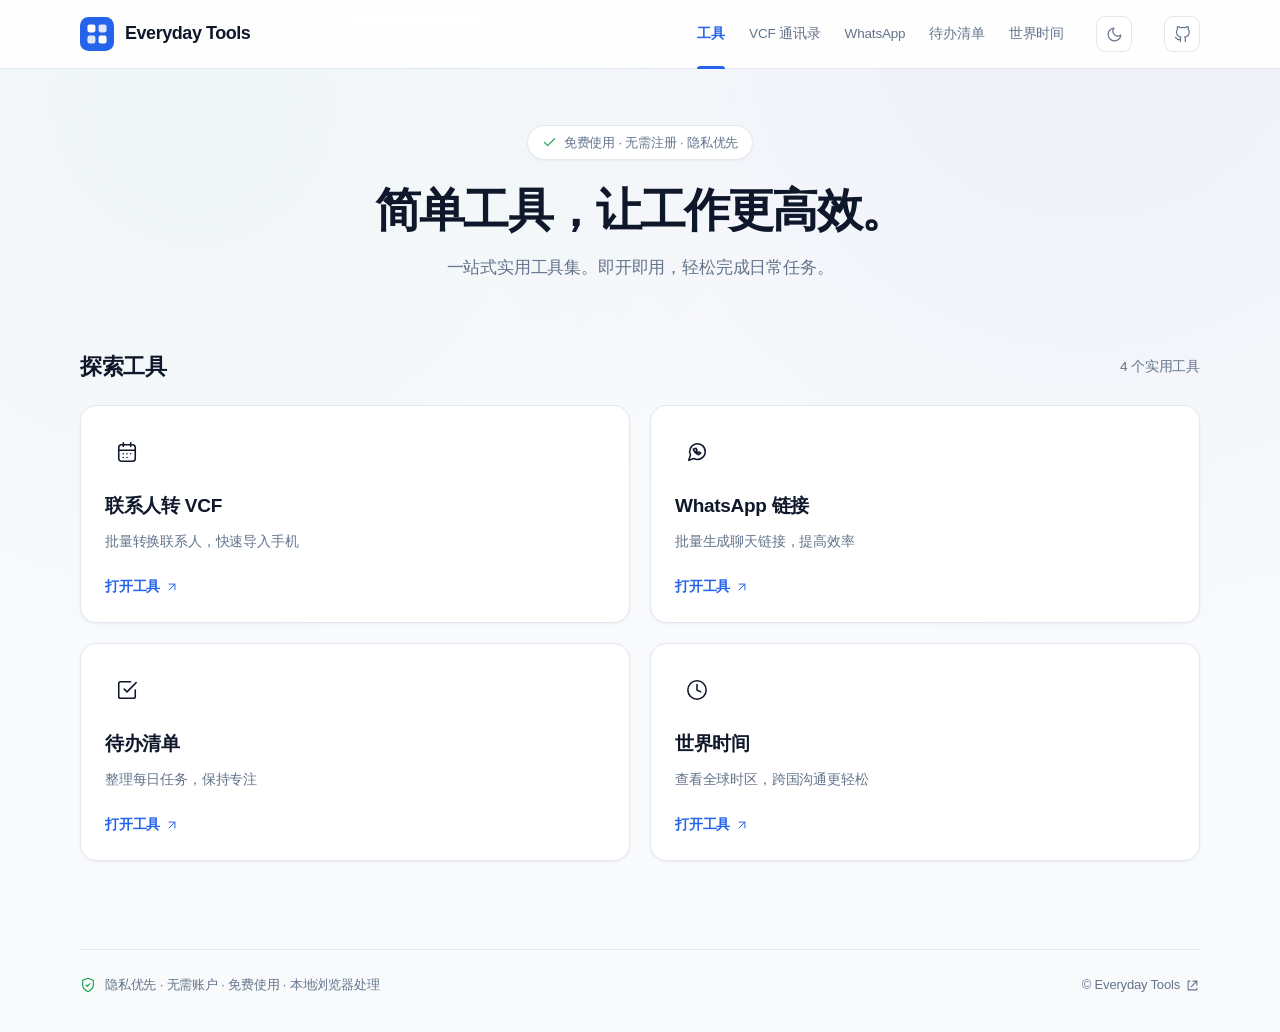
==== commit ddcd6bb9: "Implement full Everyday Tools Modern Light design system: #2563EB primary palette, 2x2 Bento grid, a" ====
--- a/index.html
+++ b/index.html
@@ -7,8 +7,8 @@
   <meta name="theme-color" content="#0f1117" media="(prefers-color-scheme: dark)">
   <meta name="description" content="Everyday Tools 常用工具箱：联系人转 VCF、批量生成 WhatsApp 链接、本地待办清单。免费使用，无需注册，输入内容在浏览器本地处理。">
   <title>Everyday Tools</title>
-  <link rel="stylesheet" href="styles.css?v=12">
-  <link rel="icon" href="favicon.svg?v=3" type="image/svg+xml">
+  <link rel="stylesheet" href="styles.css?v=15">
+  <link rel="icon" href="favicon.svg?v=4" type="image/svg+xml">
   <script>
     const savedTheme = localStorage.getItem('theme');
     if (savedTheme) document.documentElement.setAttribute('data-theme', savedTheme);
@@ -19,9 +19,9 @@
   <div class="layout">
     <header class="site-header">
       <div class="header-inner">
-        <a class="brand" href="index.html"><span class="logo"><img src="favicon.svg?v=3" width="34" height="34" alt=""></span>Everyday Tools</a>
+        <a class="brand" href="index.html"><span class="logo"><img src="favicon.svg?v=4" width="34" height="34" alt=""></span>Everyday Tools</a>
         <nav class="site-nav" aria-label="主导航">
-          <a class="nav-item active" href="index.html" aria-current="page">全部工具</a>
+          <a class="nav-item active" href="index.html" aria-current="page">工具</a>
           <a class="nav-item" href="vcf.html">VCF 通讯录</a>
           <a class="nav-item" href="whatsapp.html">WhatsApp</a>
           <a class="nav-item" href="todo.html">待办清单</a>
@@ -31,51 +31,96 @@
           <svg class="sun-icon" viewBox="0 0 24 24" aria-hidden="true"><circle cx="12" cy="12" r="5"/><path d="M12 1v2M12 21v2M4.22 4.22l1.42 1.42M18.36 18.36l1.42 1.42M1 12h2M21 12h2M4.22 19.78l1.42-1.42M18.36 5.64l1.42-1.42"/></svg>
           <svg class="moon-icon" viewBox="0 0 24 24" aria-hidden="true"><path d="M21 12.79A9 9 0 1 1 11.21 3 7 7 0 0 0 21 12.79z"/></svg>
         </button>
+        <a class="theme-toggle" href="https://github.com/Alex97FR/alex97fr.github.io" target="_blank" rel="noopener noreferrer" aria-label="GitHub 仓库" title="GitHub 仓库" style="text-decoration:none;">
+          <svg viewBox="0 0 24 24" aria-hidden="true" fill="none" stroke="currentColor" stroke-width="2" stroke-linecap="round" stroke-linejoin="round"><path d="M9 19c-5 1.5-5-2.5-7-3m14 6v-3.87a3.37 3.37 0 0 0-.94-2.61c3.14-.35 6.44-1.54 6.44-7A5.44 5.44 0 0 0 20 4.77 5.07 5.07 0 0 0 19.91 1S18.73.65 16 2.48a13.38 13.38 0 0 0-7 0C6.27.65 5.09 1 5.09 1A5.07 5.07 0 0 0 5 4.77a5.44 5.44 0 0 0-1.5 3.78c0 5.42 3.3 6.61 6.44 7A3.37 3.37 0 0 0 9 18.13V22"/></svg>
+        </a>
       </div>
     </header>
     <main id="main" tabindex="-1">
       <header class="page-header">
-        <h1>常用工具</h1>
-        <p class="intro">免费使用，纯本地处理，保护隐私安全。</p>
-        <div class="trust-badges">
-          <span class="trust-pill"><svg viewBox="0 0 24 24"><path d="M12 22s8-4 8-10V5l-8-3-8 3v7c0 6 8 10 8 10z"/></svg>本地处理 · 零上传</span>
-          <span class="trust-pill"><svg viewBox="0 0 24 24"><path d="M13 2 3 14h9l-1 8 10-12h-9l1-8z"/></svg>纯静态秒开</span>
-          <span class="trust-pill"><svg viewBox="0 0 24 24"><path d="M20 6 9 17l-5-5"/></svg>无需登录注册</span>
+        <div class="hero-badge">
+          <svg viewBox="0 0 24 24" aria-hidden="true" fill="none" stroke="currentColor" stroke-width="2.5"><path d="M20 6 9 17l-5-5"/></svg>
+          <span>免费使用 · 无需注册 · 隐私优先</span>
         </div>
+        <h1>简单工具，让工作更高效。</h1>
+        <p class="intro">一站式实用工具集。即开即用，轻松完成日常任务。</p>
       </header>
 
       <section id="tools" class="tool-directory" aria-label="全部工具">
+        <div class="section-meta-bar">
+          <h2>探索工具</h2>
+          <span class="section-meta-count">4 个实用工具</span>
+        </div>
         <div class="tool-grid">
+          <!-- 1. VCF -->
           <a class="tool-card" href="vcf.html">
-            <div class="tool-card-top"><span class="tool-icon purple"><svg viewBox="0 0 24 24" aria-hidden="true"><rect x="4" y="3" width="16" height="18" rx="2"/><path d="M8 3v18M12 8h4M12 12h4"/></svg></span><span class="card-arrow"><svg viewBox="0 0 24 24" aria-hidden="true"><path d="M5 12h14m-6-6 6 6-6 6"/></svg></span></div>
+            <div class="tool-card-top">
+              <span class="tool-icon blue-theme">
+                <svg viewBox="0 0 24 24" aria-hidden="true" fill="none" stroke="currentColor" stroke-width="2" stroke-linecap="round" stroke-linejoin="round"><rect x="3" y="4" width="18" height="18" rx="3"/><path d="M16 2v4M8 2v4M3 10h18M8 14h.01M12 14h.01M16 14h.01M8 18h.01M12 18h.01"/></svg>
+              </span>
+            </div>
             <h2>联系人转 VCF</h2>
-            <p class="tool-description">粘贴姓名和号码，导出手机通讯录。</p>
+            <p class="tool-description">批量转换联系人，快速导入手机</p>
+            <div class="tool-action-link">
+              <span>打开工具</span>
+              <svg viewBox="0 0 24 24" aria-hidden="true" fill="none" stroke="currentColor" stroke-width="2.5" stroke-linecap="round" stroke-linejoin="round"><path d="M7 17L17 7M7 7h10v10"/></svg>
+            </div>
           </a>
+
+          <!-- 2. WhatsApp -->
           <a class="tool-card" href="whatsapp.html">
-            <div class="tool-card-top"><span class="tool-icon green"><svg viewBox="0 0 24 24" aria-hidden="true"><path d="M21 11.5a8.5 8.5 0 0 1-12.4 7.6L3 21l1.9-5.6A8.5 8.5 0 1 1 21 11.5Z"/><path d="M8 9c1 3 3 5 6 6l2-2-2-1-1 1-2-2 1-1-1-2Z"/></svg></span><span class="card-arrow"><svg viewBox="0 0 24 24" aria-hidden="true"><path d="M5 12h14m-6-6 6 6-6 6"/></svg></span></div>
+            <div class="tool-card-top">
+              <span class="tool-icon green">
+                <svg viewBox="0 0 24 24" aria-hidden="true" fill="none" stroke="currentColor" stroke-width="2" stroke-linecap="round" stroke-linejoin="round"><path d="M21 11.5a8.5 8.5 0 0 1-12.4 7.6L3 21l1.9-5.6A8.5 8.5 0 1 1 21 11.5Z"/><path d="M8 9c1 3 3 5 6 6l2-2-2-1-1 1-2-2 1-1-1-2Z"/></svg>
+              </span>
+            </div>
             <h2>WhatsApp 链接</h2>
-            <p class="tool-description">批量生成直达链接，支持 Excel 粘贴。</p>
+            <p class="tool-description">批量生成聊天链接，提高效率</p>
+            <div class="tool-action-link">
+              <span>打开工具</span>
+              <svg viewBox="0 0 24 24" aria-hidden="true" fill="none" stroke="currentColor" stroke-width="2.5" stroke-linecap="round" stroke-linejoin="round"><path d="M7 17L17 7M7 7h10v10"/></svg>
+            </div>
           </a>
+
+          <!-- 3. Todo -->
           <a class="tool-card" href="todo.html">
-            <div class="tool-card-top"><span class="tool-icon amber"><svg viewBox="0 0 24 24" aria-hidden="true"><rect x="3" y="3" width="18" height="18" rx="4"/><path d="m7 12 3 3 7-7"/></svg></span><span class="card-arrow"><svg viewBox="0 0 24 24" aria-hidden="true"><path d="M5 12h14m-6-6 6 6-6 6"/></svg></span></div>
+            <div class="tool-card-top">
+              <span class="tool-icon amber">
+                <svg viewBox="0 0 24 24" aria-hidden="true" fill="none" stroke="currentColor" stroke-width="2" stroke-linecap="round" stroke-linejoin="round"><path d="M9 11l3 3L22 4"/><path d="M21 12v7a2 2 0 0 1-2 2H5a2 2 0 0 1-2-2V5a2 2 0 0 1 2-2h11"/></svg>
+              </span>
+            </div>
             <h2>待办清单</h2>
-            <p class="tool-description">记录待办，自动保存在当前浏览器。</p>
+            <p class="tool-description">整理每日任务，保持专注</p>
+            <div class="tool-action-link">
+              <span>打开工具</span>
+              <svg viewBox="0 0 24 24" aria-hidden="true" fill="none" stroke="currentColor" stroke-width="2.5" stroke-linecap="round" stroke-linejoin="round"><path d="M7 17L17 7M7 7h10v10"/></svg>
+            </div>
           </a>
+
+          <!-- 4. World Time -->
           <a class="tool-card" href="worldtime.html">
-            <div class="tool-card-top"><span class="tool-icon blue-theme"><svg viewBox="0 0 24 24" aria-hidden="true"><circle cx="12" cy="12" r="10"/><path d="M12 6v6l4 2"/><path d="M12 2a14.5 14.5 0 0 0 0 20M12 2a14.5 14.5 0 0 1 0 20M2 12h20"/></svg></span><span class="card-arrow"><svg viewBox="0 0 24 24" aria-hidden="true"><path d="M5 12h14m-6-6 6 6-6 6"/></svg></span></div>
+            <div class="tool-card-top">
+              <span class="tool-icon purple">
+                <svg viewBox="0 0 24 24" aria-hidden="true" fill="none" stroke="currentColor" stroke-width="2" stroke-linecap="round" stroke-linejoin="round"><circle cx="12" cy="12" r="10"/><path d="M12 6v6l4 2"/></svg>
+              </span>
+            </div>
             <h2>世界时间</h2>
-            <p class="tool-description">按区号速查当地时间与时差，固定常看国家看板。</p>
+            <p class="tool-description">查看全球时区，跨国沟通更轻松</p>
+            <div class="tool-action-link">
+              <span>打开工具</span>
+              <svg viewBox="0 0 24 24" aria-hidden="true" fill="none" stroke="currentColor" stroke-width="2.5" stroke-linecap="round" stroke-linejoin="round"><path d="M7 17L17 7M7 7h10v10"/></svg>
+            </div>
           </a>
         </div>
       </section>
     </main>
     <footer class="site-footer">
       <div id="privacy" class="footer-privacy">
-        <svg viewBox="0 0 24 24" aria-hidden="true"><path d="M12 22s8-4 8-10V5l-8-3-8 3v7c0 6 8 10 8 10z"/><path d="m9 12 2 2 4-4"/></svg>
-        <span><strong>数据与隐私</strong>：所有输入在浏览器本地内存处理，不经过任何服务器。待办仅保存在当前设备，换机前请导出备份。</span>
+        <svg viewBox="0 0 24 24" aria-hidden="true" fill="none" stroke="currentColor" stroke-width="2"><path d="M12 22s8-4 8-10V5l-8-3-8 3v7c0 6 8 10 8 10z"/><path d="m9 12 2 2 4-4"/></svg>
+        <span>隐私优先 · 无需账户 · 免费使用 · 本地浏览器处理</span>
       </div>
       <div class="footer-links">
-        <a href="https://github.com/Alex97FR/alex97fr.github.io" target="_blank" rel="noopener noreferrer">开源代码 <svg viewBox="0 0 24 24" aria-hidden="true"><path d="M8 5H5v14h14v-3M13 5h6v6M19 5l-9 9"/></svg></a>
+        <a href="https://github.com/Alex97FR/alex97fr.github.io" target="_blank" rel="noopener noreferrer">© Everyday Tools <svg viewBox="0 0 24 24" aria-hidden="true"><path d="M8 5H5v14h14v-3M13 5h6v6M19 5l-9 9"/></svg></a>
       </div>
     </footer>
   </div>
--- a/styles.css
+++ b/styles.css
@@ -1,122 +1,128 @@
 :root {
   color-scheme: light dark;
-  --bg: #f8f9fc;
+  --bg: #f8fafc;
   --panel: #ffffff;
-  --field: #fafbfd;
-  --line: #e6e9f0;
-  --line-light: #eef1f6;
-  --text: #191f2d;
-  --muted: #657086;
-  --blue: #6351c7;
-  --blue-hover: #513fb2;
-  --blue-subtle: #f0edfa;
-  --danger: #b63e50;
-  --ok: #19795e;
+  --field: #f8fafc;
+  --line: #e2e8f0;
+  --line-light: #f1f5f9;
+  --text: #0f172a;
+  --muted: #64748b;
+  --blue: #2563eb;
+  --blue-hover: #1d4ed8;
+  --blue-subtle: #eff6ff;
+  --danger: #dc2626;
+  --ok: #16a34a;
   --btn-bg: #ffffff;
-  --btn-border: #d7dbe5;
-  --btn-text: #3c475d;
-  --btn-hover-bg: #f5f4fb;
-  --btn-hover-border: #c4bcd8;
-  --input-border: #d9dde7;
-  --input-focus-border: #6351c7;
-  --input-focus-ring: rgba(99, 81, 199, 0.14);
-  --status-bg: #f7f6fc;
-  --status-border: #ebe9f5;
-  --status-text: #6b6388;
-  --table-head-bg: #f8f9fd;
-  --tab-active-bg: #eeebf8;
-  --focus-ring: #a195de;
-  --selection-bg: #e4dffb;
-  --card-shadow: 0 1px 3px rgba(0, 0, 0, 0.02), 0 1px 2px rgba(0, 0, 0, 0.02);
-  --toast-bg: rgba(22, 26, 38, 0.96);
+  --btn-border: #e2e8f0;
+  --btn-text: #0f172a;
+  --btn-hover-bg: #f1f5f9;
+  --btn-hover-border: #cbd5e1;
+  --input-border: #e2e8f0;
+  --input-focus-border: #2563eb;
+  --input-focus-ring: rgba(37, 99, 235, 0.15);
+  --status-bg: #f8fafc;
+  --status-border: #e2e8f0;
+  --status-text: #475569;
+  --table-head-bg: #f8fafc;
+  --tab-active-bg: #eff6ff;
+  --focus-ring: #2563eb;
+  --selection-bg: #dbeafe;
+  --card-shadow: 0 1px 3px rgba(15, 23, 42, 0.04), 0 1px 2px rgba(15, 23, 42, 0.02);
+  --toast-bg: rgba(15, 23, 42, 0.95);
   --toast-text: #ffffff;
-  --icon-purple-bg: #eeebfa;
-  --icon-purple-text: #745ec8;
-  --icon-green-bg: #e6f6ee;
-  --icon-green-text: #268265;
-  --icon-amber-bg: #fef3e0;
-  --icon-amber-text: #b07a2a;
+  --icon-purple-bg: #f5f3ff;
+  --icon-purple-text: #9333ea;
+  --icon-green-bg: #f0fdf4;
+  --icon-green-text: #16a34a;
+  --icon-amber-bg: #fff7ed;
+  --icon-amber-text: #ea580c;
+  --icon-blue-bg: #eff6ff;
+  --icon-blue-text: #2563eb;
   font-family: Inter, ui-sans-serif, -apple-system, BlinkMacSystemFont, "Segoe UI", Roboto, "PingFang SC", "Microsoft YaHei", sans-serif;
 }
 
 @media (prefers-color-scheme: dark) {
   :root:not([data-theme="light"]) {
-    --bg: #0b0d13;
-    --panel: #13161f;
-    --field: #0e1017;
-    --line: #202433;
-    --line-light: #191c27;
-    --text: #eff2f8;
-    --muted: #919daf;
-    --blue: #7c6cef;
-    --blue-hover: #9283f6;
-    --blue-subtle: #24203e;
-    --danger: #e25c71;
-    --ok: #2db388;
-    --btn-bg: #181b25;
-    --btn-border: #282e40;
-    --btn-text: #cbd4e6;
-    --btn-hover-bg: #222736;
-    --btn-hover-border: #4d4677;
-    --input-border: #282e40;
-    --input-focus-border: #7c6cef;
-    --input-focus-ring: rgba(124, 108, 239, 0.25);
-    --status-bg: #181a24;
-    --status-border: #272c3d;
-    --status-text: #b3bdd2;
-    --table-head-bg: #0f1119;
-    --tab-active-bg: #262242;
-    --focus-ring: #7c6cef;
-    --selection-bg: #3c3466;
-    --card-shadow: 0 1px 3px rgba(0, 0, 0, 0.25);
-    --toast-bg: rgba(242, 245, 255, 0.96);
-    --toast-text: #0e1017;
-    --icon-purple-bg: #231e3b;
-    --icon-purple-text: #b3a4f8;
-    --icon-green-bg: #12261e;
-    --icon-green-text: #5bd4a7;
-    --icon-amber-bg: #2e2112;
-    --icon-amber-text: #f5ba5a;
+    --bg: #0b0f17;
+    --panel: #131b2e;
+    --field: #0f172a;
+    --line: #1e293b;
+    --line-light: #162032;
+    --text: #f8fafc;
+    --muted: #94a3b8;
+    --blue: #3b82f6;
+    --blue-hover: #60a5fa;
+    --blue-subtle: #1e3a8a;
+    --danger: #ef4444;
+    --ok: #22c55e;
+    --btn-bg: #1a2337;
+    --btn-border: #29354e;
+    --btn-text: #f8fafc;
+    --btn-hover-bg: #222e47;
+    --btn-hover-border: #3b82f6;
+    --input-border: #29354e;
+    --input-focus-border: #3b82f6;
+    --input-focus-ring: rgba(59, 130, 246, 0.25);
+    --status-bg: #131b2e;
+    --status-border: #1e293b;
+    --status-text: #94a3b8;
+    --table-head-bg: #0f172a;
+    --tab-active-bg: #1e3a8a;
+    --focus-ring: #3b82f6;
+    --selection-bg: #1e3a8a;
+    --card-shadow: 0 1px 3px rgba(0, 0, 0, 0.35);
+    --toast-bg: rgba(248, 250, 252, 0.96);
+    --toast-text: #0f172a;
+    --icon-purple-bg: #2e1065;
+    --icon-purple-text: #c084fc;
+    --icon-green-bg: #052e16;
+    --icon-green-text: #4ade80;
+    --icon-amber-bg: #431407;
+    --icon-amber-text: #fb923c;
+    --icon-blue-bg: #172554;
+    --icon-blue-text: #60a5fa;
   }
 }
 
 html[data-theme="dark"] {
-  --bg: #0b0d13;
-  --panel: #13161f;
-  --field: #0e1017;
-  --line: #202433;
-  --line-light: #191c27;
-  --text: #eff2f8;
-  --muted: #919daf;
-  --blue: #7c6cef;
-  --blue-hover: #9283f6;
-  --blue-subtle: #24203e;
-  --danger: #e25c71;
-  --ok: #2db388;
-  --btn-bg: #181b25;
-  --btn-border: #282e40;
-  --btn-text: #cbd4e6;
-  --btn-hover-bg: #222736;
-  --btn-hover-border: #4d4677;
-  --input-border: #282e40;
-  --input-focus-border: #7c6cef;
-  --input-focus-ring: rgba(124, 108, 239, 0.25);
-  --status-bg: #181a24;
-  --status-border: #272c3d;
-  --status-text: #b3bdd2;
-  --table-head-bg: #0f1119;
-  --tab-active-bg: #262242;
-  --focus-ring: #7c6cef;
-  --selection-bg: #3c3466;
-  --card-shadow: 0 1px 3px rgba(0, 0, 0, 0.25);
-  --toast-bg: rgba(242, 245, 255, 0.96);
-  --toast-text: #0e1017;
-  --icon-purple-bg: #231e3b;
-  --icon-purple-text: #b3a4f8;
-  --icon-green-bg: #12261e;
-  --icon-green-text: #5bd4a7;
-  --icon-amber-bg: #2e2112;
-  --icon-amber-text: #f5ba5a;
+  --bg: #0b0f17;
+  --panel: #131b2e;
+  --field: #0f172a;
+  --line: #1e293b;
+  --line-light: #162032;
+  --text: #f8fafc;
+  --muted: #94a3b8;
+  --blue: #3b82f6;
+  --blue-hover: #60a5fa;
+  --blue-subtle: #1e3a8a;
+  --danger: #ef4444;
+  --ok: #22c55e;
+  --btn-bg: #1a2337;
+  --btn-border: #29354e;
+  --btn-text: #f8fafc;
+  --btn-hover-bg: #222e47;
+  --btn-hover-border: #3b82f6;
+  --input-border: #29354e;
+  --input-focus-border: #3b82f6;
+  --input-focus-ring: rgba(59, 130, 246, 0.25);
+  --status-bg: #131b2e;
+  --status-border: #1e293b;
+  --status-text: #94a3b8;
+  --table-head-bg: #0f172a;
+  --tab-active-bg: #1e3a8a;
+  --focus-ring: #3b82f6;
+  --selection-bg: #1e3a8a;
+  --card-shadow: 0 1px 3px rgba(0, 0, 0, 0.35);
+  --toast-bg: rgba(248, 250, 252, 0.96);
+  --toast-text: #0f172a;
+  --icon-purple-bg: #2e1065;
+  --icon-purple-text: #c084fc;
+  --icon-green-bg: #052e16;
+  --icon-green-text: #4ade80;
+  --icon-amber-bg: #431407;
+  --icon-amber-text: #fb923c;
+  --icon-blue-bg: #172554;
+  --icon-blue-text: #60a5fa;
 }
 
 * { box-sizing: border-box; }
@@ -200,8 +206,10 @@
 html[data-theme="light"] .moon-icon { display: block !important; }
 
 /* Main Container: 宽度按场景精细调配 */
-main { flex: 1; width: min(1080px, calc(100% - 64px)); min-width: 0; margin: 0 auto; padding: 0 0 24px; }
-.tool-page main { width: min(940px, calc(100% - 64px)); }
+main { flex: 1; width: min(1120px, calc(100% - 48px)); min-width: 0; margin: 0 auto; padding: 0 0 40px; }
+.tool-page main { width: min(1000px, calc(100% - 48px)); }
+
+.header-inner { display: flex; align-items: center; gap: 32px; width: min(1120px, calc(100% - 48px)); min-height: 68px; margin: auto; }
 
 .site-footer {
   display: flex;
@@ -209,14 +217,14 @@
   justify-content: space-between;
   flex-wrap: wrap;
   gap: 16px 24px;
-  width: min(1080px, calc(100% - 64px));
+  width: min(1120px, calc(100% - 48px));
   margin: 48px auto 0;
   padding: 24px 0 36px;
   border-top: 1px solid var(--line);
   color: var(--muted);
   font-size: 13px;
 }
-.tool-page .site-footer { width: min(940px, calc(100% - 64px)); }
+.tool-page .site-footer { width: min(1000px, calc(100% - 48px)); }
 .footer-privacy {
   display: inline-flex;
   align-items: center;
@@ -232,11 +240,129 @@
 .footer-links svg { width: 15px; height: 15px; }
 
 /* Page Header & Typography */
-h1 { margin: 0; font-size: 30px; font-weight: 750; letter-spacing: -.035em; line-height: 1.25; }
-.home-page h1 { font-size: 38px; font-weight: 800; letter-spacing: -.04em; }
+h1 { margin: 0; font-size: 32px; font-weight: 750; letter-spacing: -.035em; line-height: 1.25; }
+.home-page h1 { font-size: 46px; font-weight: 800; letter-spacing: -.04em; color: var(--text); }
 .page-header { padding: 34px 0 10px; }
-.home-page .page-header { padding: 44px 0 26px; }
-.intro { margin: 10px 0 0; color: var(--muted); font-size: 15px; line-height: 1.6; }
+.home-page .page-header { text-align: center; padding: 56px 0 36px; max-width: 780px; margin: 0 auto; }
+.intro { margin: 12px 0 0; color: var(--muted); font-size: 15.5px; line-height: 1.6; }
+.home-page .intro { font-size: 17px; margin-top: 14px; }
+
+/* 首页顶部微胶囊标签 */
+.hero-badge {
+  display: inline-flex;
+  align-items: center;
+  gap: 7px;
+  padding: 6px 14px;
+  border-radius: 999px;
+  background: var(--panel);
+  border: 1px solid var(--line);
+  color: var(--muted);
+  font-size: 13px;
+  font-weight: 500;
+  box-shadow: 0 1px 2px rgba(15, 23, 42, 0.04);
+  margin-bottom: 22px;
+}
+.hero-badge svg {
+  width: 15px;
+  height: 15px;
+  color: var(--ok);
+}
+
+/* 首页探索工具分段标题区 */
+.section-meta-bar {
+  display: flex;
+  align-items: center;
+  justify-content: space-between;
+  margin: 32px 0 20px;
+}
+.section-meta-bar h2 {
+  font-size: 22px;
+  font-weight: 700;
+  letter-spacing: -0.02em;
+  margin: 0;
+  color: var(--text);
+}
+.section-meta-count {
+  font-size: 13.5px;
+  color: var(--muted);
+}
+
+/* Tool Cards 首页网格规范：16px 圆角，24px 内边距，2x2 对称布局 */
+.tool-grid {
+  display: grid;
+  grid-template-columns: repeat(2, 1fr);
+  gap: 20px;
+}
+@media (max-width: 720px) {
+  .tool-grid { grid-template-columns: 1fr; }
+  .home-page h1 { font-size: 34px; }
+}
+
+.tool-card {
+  display: flex;
+  flex-direction: column;
+  min-width: 0;
+  padding: 24px;
+  border: 1px solid var(--line);
+  border-radius: 16px;
+  background: var(--panel);
+  color: var(--text);
+  text-decoration: none;
+  box-shadow: var(--card-shadow);
+  transition: transform .18s ease, border-color .18s ease, box-shadow .18s ease;
+}
+.tool-card:hover {
+  transform: translateY(-3px);
+  border-color: var(--blue);
+  box-shadow: 0 8px 24px -4px rgba(37, 99, 235, 0.12);
+}
+.tool-card-top {
+  display: flex;
+  align-items: center;
+  justify-content: space-between;
+}
+.tool-icon {
+  display: grid;
+  place-items: center;
+  width: 44px;
+  height: 44px;
+  border-radius: 12px;
+}
+.tool-icon svg { width: 22px; height: 22px; }
+
+.tool-card h2 {
+  margin: 16px 0 0;
+  font-size: 19px;
+  font-weight: 700;
+  letter-spacing: -0.015em;
+}
+.tool-description {
+  margin: 8px 0 0;
+  color: var(--muted);
+  font-size: 14px;
+  line-height: 1.6;
+}
+.tool-action-link {
+  margin-top: 24px;
+  display: inline-flex;
+  align-items: center;
+  gap: 5px;
+  color: var(--blue);
+  font-size: 13.5px;
+  font-weight: 600;
+  transition: gap .15s ease;
+}
+.tool-card:hover .tool-action-link {
+  gap: 8px;
+}
+.tool-action-link svg {
+  width: 14px;
+  height: 14px;
+  transition: transform .15s ease;
+}
+.tool-card:hover .tool-action-link svg {
+  transform: translate(1px, -1px);
+}
 
 /* Buttons */
 .button {
@@ -290,6 +416,214 @@
 .caption, .hint { color: var(--muted); font-size: 12.5px; }
 .hint { margin: 10px 0 0; line-height: 1.6; }
 
+/* Unified Studio Workbench 一体化工作台 */
+.workbench {
+  margin-top: 18px;
+  background: var(--panel);
+  border: 1px solid var(--line);
+  border-radius: 14px;
+  box-shadow: var(--card-shadow);
+  overflow: hidden;
+  display: flex;
+  flex-direction: column;
+}
+
+.wb-toolbar {
+  display: flex;
+  align-items: center;
+  justify-content: space-between;
+  flex-wrap: wrap;
+  gap: 12px 20px;
+  padding: 12px 20px;
+  background: var(--field);
+  border-bottom: 1px solid var(--line);
+}
+.wb-toolbar-title {
+  display: inline-flex;
+  align-items: center;
+  gap: 8px;
+  font-size: 13px;
+  font-weight: 650;
+  color: var(--text);
+}
+.wb-toolbar-title svg {
+  width: 16px;
+  height: 16px;
+  color: var(--blue);
+}
+.wb-toolbar-fields {
+  display: flex;
+  align-items: center;
+  gap: 16px;
+  flex-wrap: wrap;
+}
+.wb-field {
+  display: inline-flex;
+  align-items: center;
+  gap: 8px;
+  font-size: 12.5px;
+  color: var(--muted);
+  font-weight: 500;
+}
+.wb-field input {
+  height: 32px;
+  width: 110px;
+  padding: 0 10px;
+  font-size: 13px;
+  border-radius: 7px;
+  background: var(--panel);
+}
+.wb-check {
+  display: inline-flex;
+  align-items: center;
+  gap: 7px;
+  font-size: 12.5px;
+  color: var(--text);
+  font-weight: 500;
+  cursor: pointer;
+}
+.wb-check input {
+  width: 16px;
+  height: 16px;
+  margin: 0;
+  accent-color: var(--blue);
+}
+
+.wb-body {
+  display: grid;
+  grid-template-columns: 1fr 1fr;
+  min-height: 350px;
+}
+.wb-pane {
+  display: flex;
+  flex-direction: column;
+  padding: 20px;
+}
+.wb-left {
+  border-right: 1px solid var(--line);
+}
+.wb-pane-head {
+  display: flex;
+  align-items: center;
+  gap: 8px;
+  margin-bottom: 12px;
+}
+.wb-badge {
+  display: grid;
+  place-items: center;
+  width: 22px;
+  height: 22px;
+  border-radius: 6px;
+  background: var(--icon-purple-bg);
+  color: var(--blue);
+  font-size: 11.5px;
+  font-weight: 700;
+}
+.wb-pane-title {
+  font-size: 14.5px;
+  font-weight: 650;
+  color: var(--text);
+}
+.wb-pane-hint {
+  margin-left: auto;
+  font-size: 12px;
+  color: var(--muted);
+}
+
+.wb-editor-wrap {
+  flex: 1;
+  display: flex;
+  flex-direction: column;
+}
+.wb-editor-wrap textarea {
+  flex: 1;
+  width: 100%;
+  height: 100%;
+  min-height: 240px;
+  padding: 14px;
+  border: 1px solid var(--line-light);
+  border-radius: 8px;
+  background: var(--field);
+  font-family: ui-monospace, SFMono-Regular, Menlo, Monaco, Consolas, monospace;
+  font-size: 13.5px;
+  line-height: 1.8;
+  resize: none;
+}
+
+.wb-preview-wrap {
+  flex: 1;
+  display: flex;
+  flex-direction: column;
+  border: 1px solid var(--line-light);
+  border-radius: 8px;
+  overflow: hidden;
+  background: var(--field);
+}
+.wb-preview-wrap .preview-head {
+  border-top: 0;
+  border-left: 0;
+  border-right: 0;
+  border-radius: 0;
+  background: var(--table-head-bg);
+  font-weight: 650;
+}
+.wb-contacts-list {
+  flex: 1;
+  overflow-y: auto;
+  min-height: 200px;
+  max-height: 320px;
+  background: var(--panel);
+}
+
+.wb-footer {
+  display: flex;
+  align-items: center;
+  justify-content: space-between;
+  flex-wrap: wrap;
+  gap: 12px 16px;
+  padding: 14px 20px;
+  background: var(--field);
+  border-top: 1px solid var(--line);
+}
+.wb-footer-left {
+  display: flex;
+  align-items: center;
+  gap: 8px;
+  flex-wrap: wrap;
+}
+.wb-footer-right {
+  display: flex;
+  align-items: center;
+  gap: 10px;
+  flex-wrap: wrap;
+}
+.hint-inline {
+  font-size: 12px;
+  color: var(--muted);
+  margin-left: 8px;
+}
+.wb-status {
+  padding: 8px 20px;
+  font-size: 12.5px;
+  border-top: 1px solid var(--status-border);
+  border-bottom: 0;
+  border-left: 0;
+  border-right: 0;
+  border-radius: 0;
+  margin: 0;
+}
+.wb-status:empty { display: none; }
+
+@media (max-width: 760px) {
+  .wb-body { grid-template-columns: 1fr; }
+  .wb-left { border-right: 0; border-bottom: 1px solid var(--line); }
+  .wb-footer { flex-direction: column; align-items: stretch; }
+  .wb-footer-left, .wb-footer-right { justify-content: space-between; width: 100%; }
+  .wb-footer-right .button { flex: 1; }
+  .wb-editor-wrap textarea { min-height: 180px; }
+  .hint-inline { display: none; }
+}
+
 /* Options 表单在宽屏下自适应比例，避免输入框被无限拉长 */
 .options { display: flex; flex-wrap: wrap; align-items: flex-end; gap: 12px 16px; margin-bottom: 16px; padding-bottom: 16px; border-bottom: 1px solid var(--line-light); }
 .options label { flex: 1 1 130px; min-width: 120px; }
@@ -317,27 +651,6 @@
 .status { margin: 14px 0 0; padding: 10px 13px; border: 1px solid var(--status-border); border-radius: 8px; background: var(--status-bg); color: var(--status-text); font-size: 12.5px; overflow-wrap: anywhere; }
 .status:empty { margin: 0; padding: 0; border: 0; }
 .status.error { color: var(--danger); border-color: #f0d6db; background: rgba(182, 62, 80, 0.08); }
-
-/* Tool Cards 首页网格 */
-.tool-grid { display: grid; grid-template-columns: repeat(auto-fit, minmax(230px, 1fr)); gap: 18px; }
-.tool-card { display: flex; flex-direction: column; min-width: 0; padding: 22px; border: 1px solid var(--line); border-radius: 12px; background: var(--panel); color: var(--text); text-decoration: none; box-shadow: var(--card-shadow); transition: transform .18s, border-color .18s, box-shadow .18s; }
-.tool-card:hover { transform: translateY(-3px); border-color: var(--blue); box-shadow: 0 8px 20px -4px rgba(36, 32, 60, 0.08); }
-.tool-card-top { display: flex; align-items: center; justify-content: space-between; }
-.tool-icon { display: grid; place-items: center; width: 46px; height: 46px; border-radius: 12px; }
-.tool-icon svg { width: 23px; height: 23px; }
-.purple { background: var(--icon-purple-bg); color: var(--icon-purple-text); }
-.green { background: var(--icon-green-bg); color: var(--icon-green-text); }
-.amber { background: var(--icon-amber-bg); color: var(--icon-amber-text); }
-.blue-theme { background: rgba(99, 81, 199, 0.1); color: var(--blue); }
-.card-arrow { display: grid; color: #a2a9b6; transition: transform .18s, color .18s; }
-.tool-card:hover .card-arrow { transform: translateX(3px); color: var(--blue); }
-.card-arrow svg { width: 18px; height: 18px; }
-.tool-card h2 { margin: 18px 0 0; font-size: 19px; font-weight: 650; }
-.tool-description { flex: 1; margin: 10px 0 0; color: var(--muted); font-size: 13.5px; line-height: 1.8; }
-
-.trust-badges { display: flex; flex-wrap: wrap; gap: 8px; margin-top: 14px; }
-.trust-pill { display: inline-flex; align-items: center; gap: 6px; padding: 5px 12px; border-radius: 999px; background: var(--status-bg); border: 1px solid var(--status-border); color: var(--muted); font-size: 12px; font-weight: 550; }
-.trust-pill svg { width: 14px; height: 14px; color: var(--ok); }
 
 /* Table & Rows */
 .preview { overflow: hidden; border: 1px solid var(--line); border-radius: 10px; }
